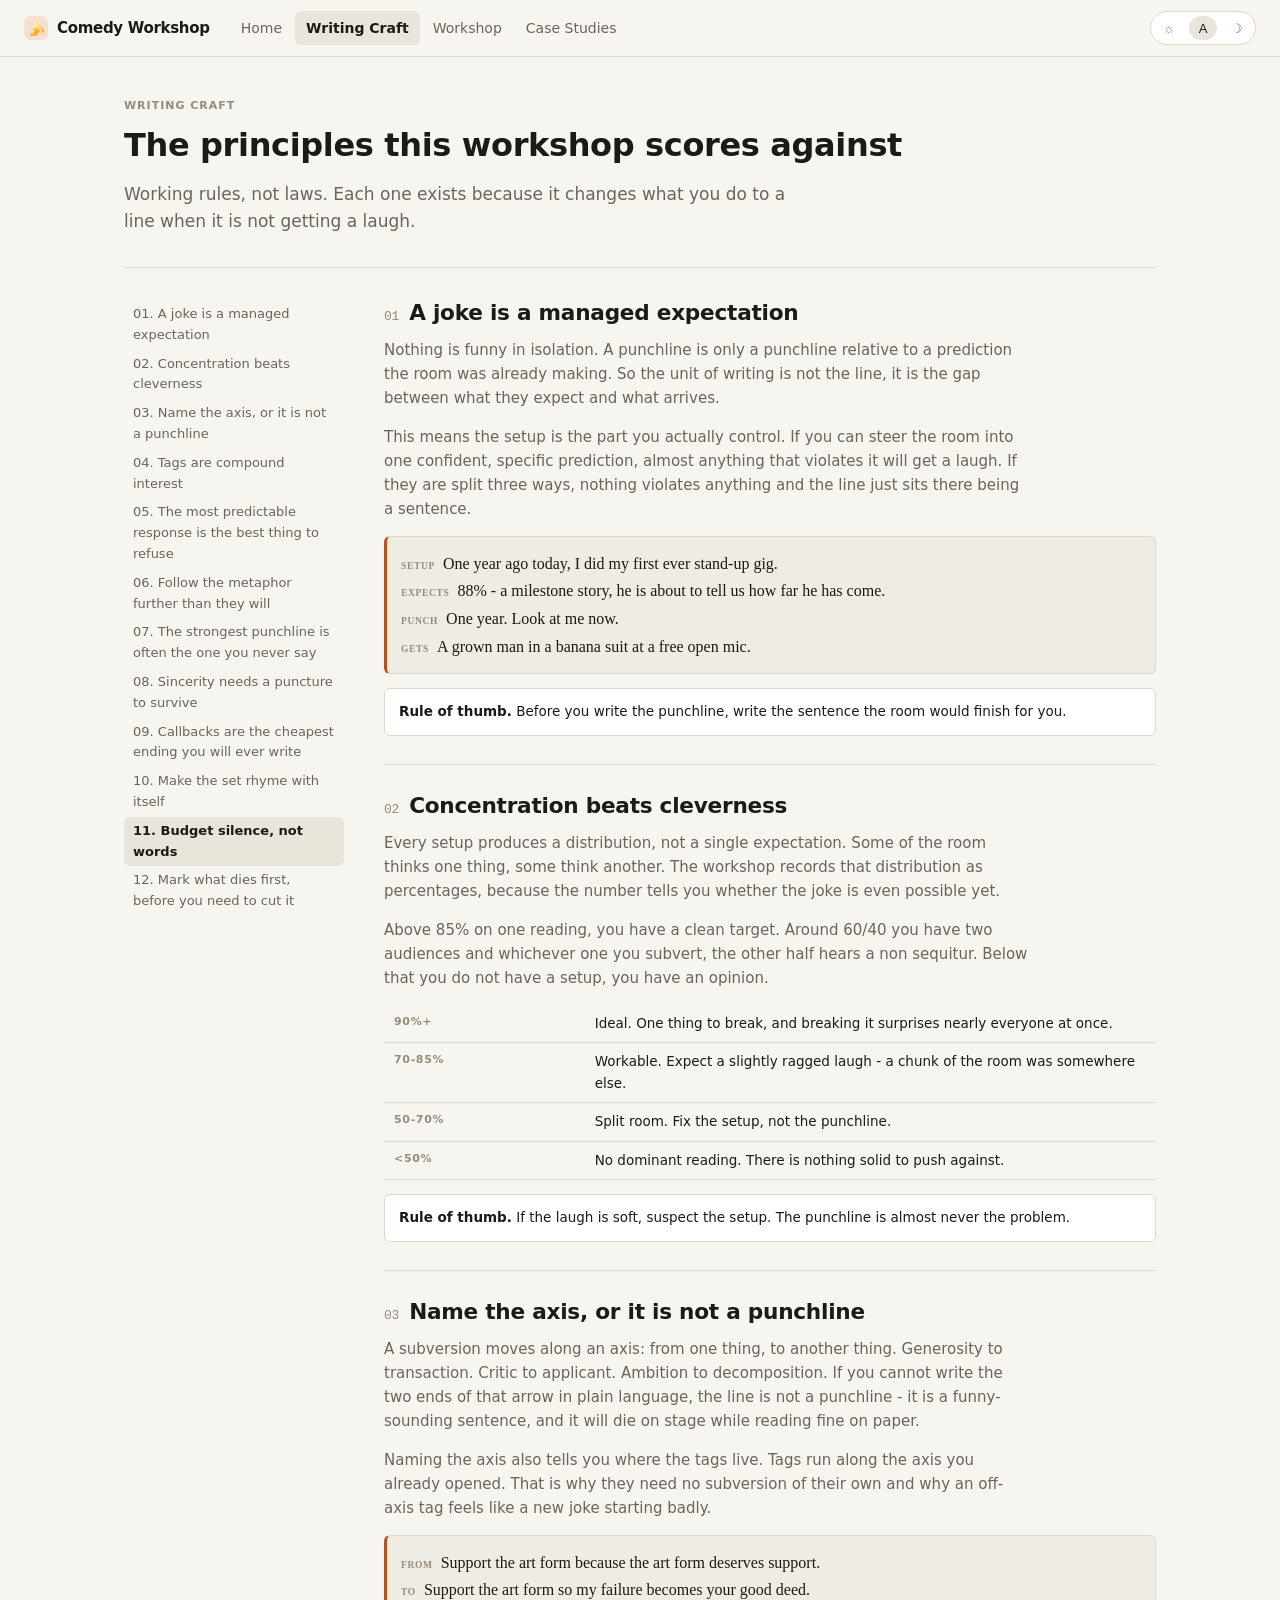
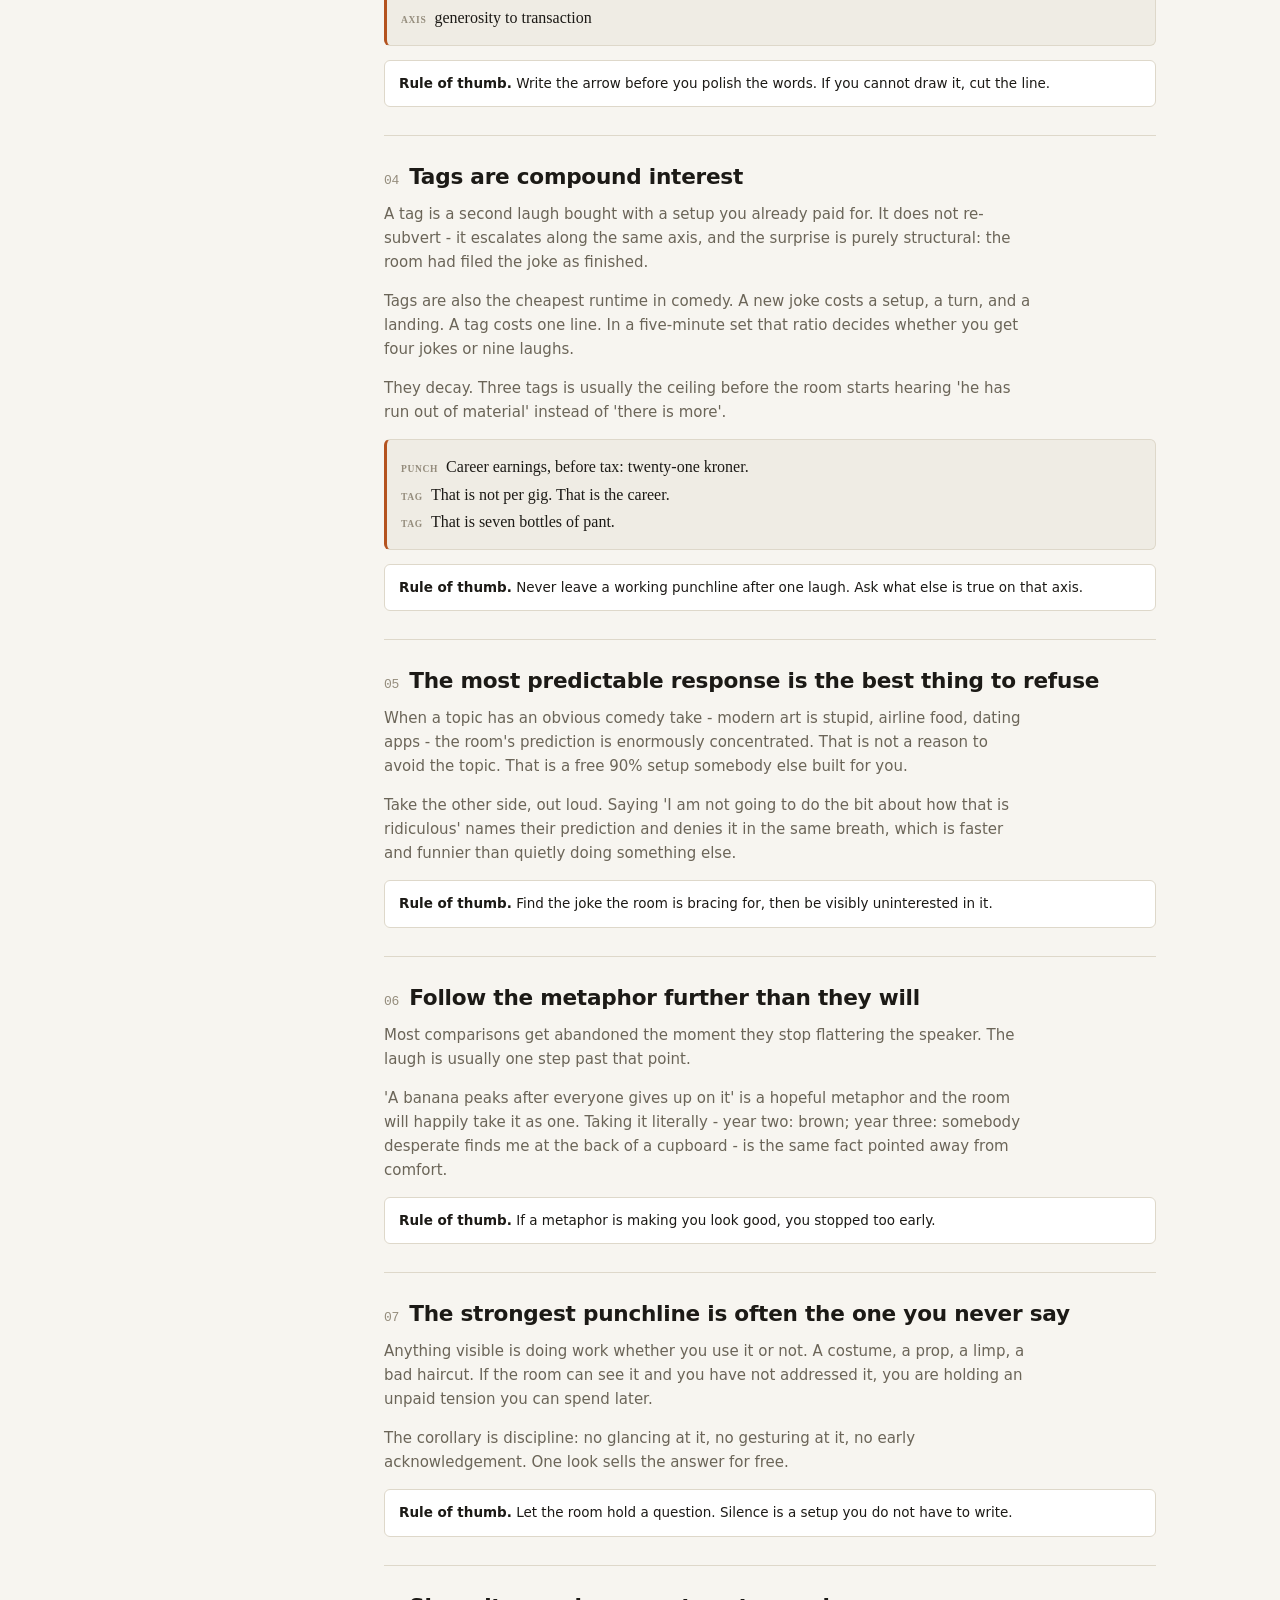
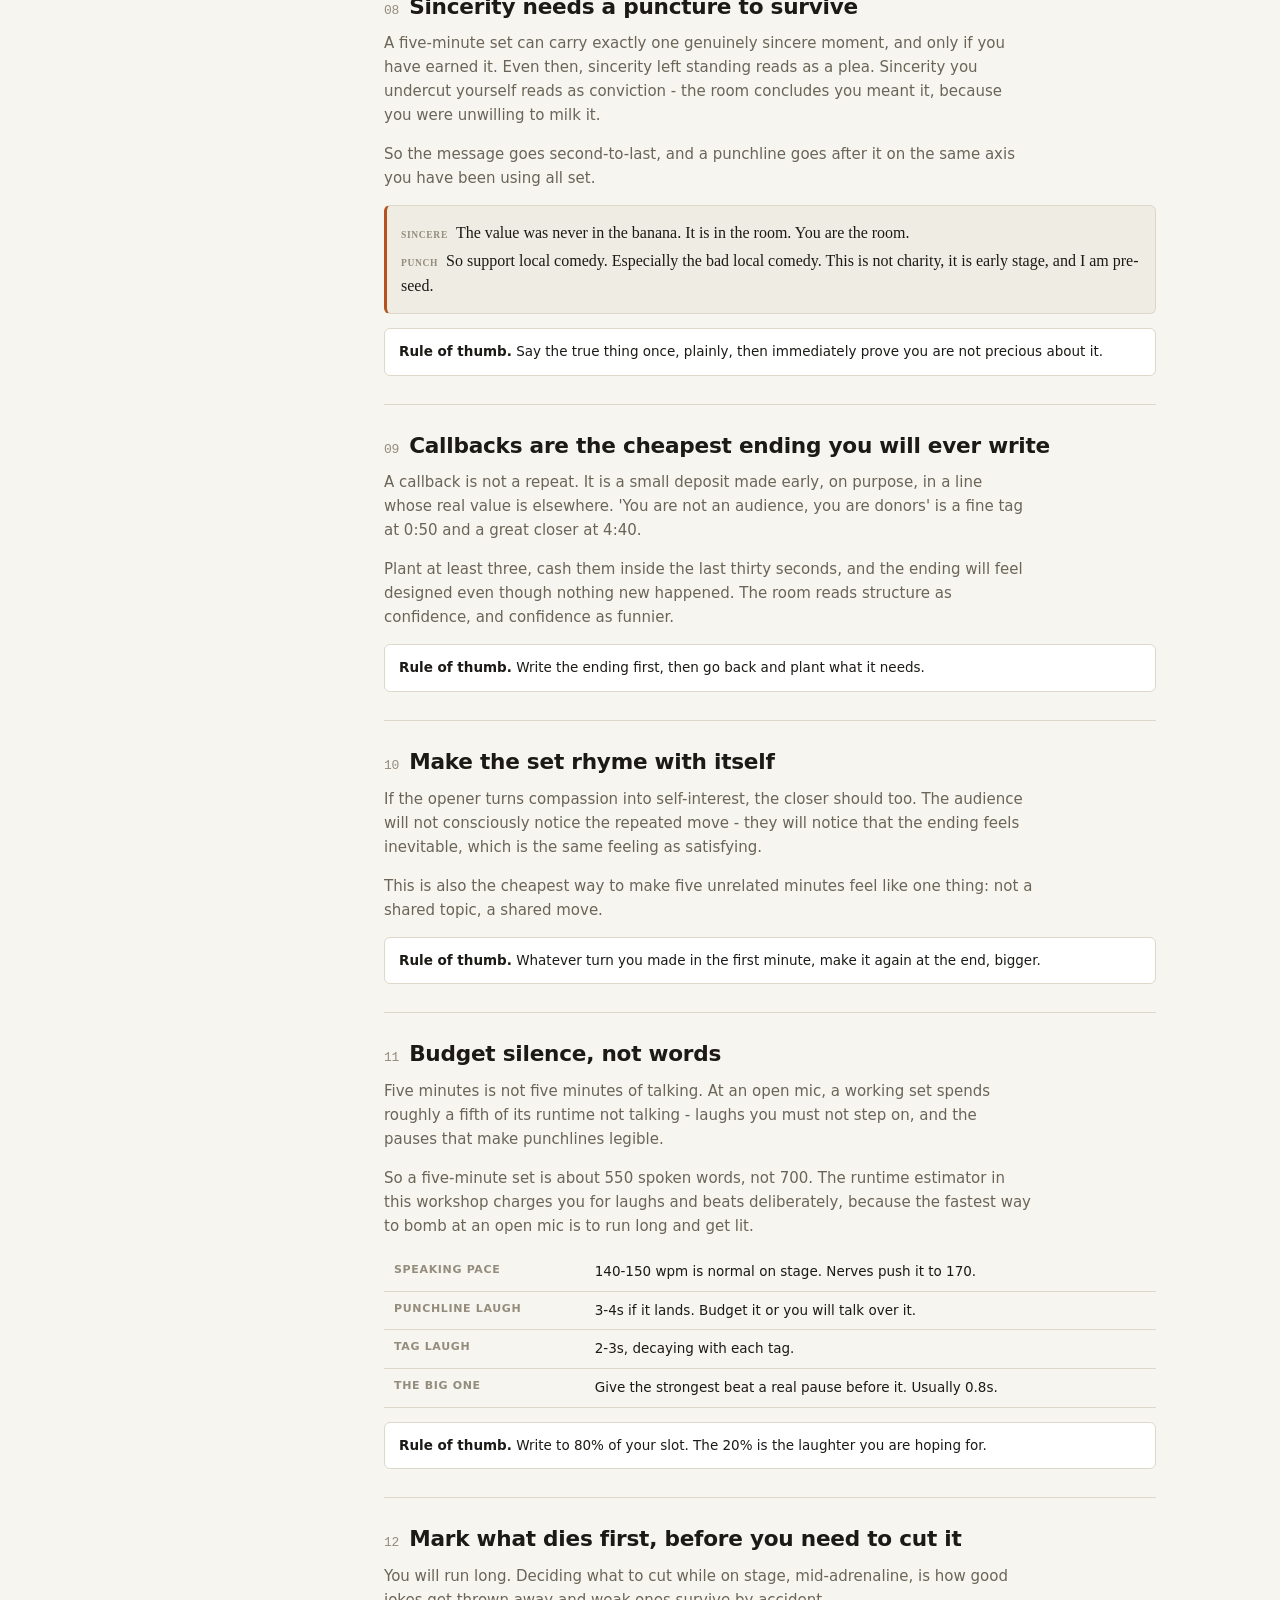
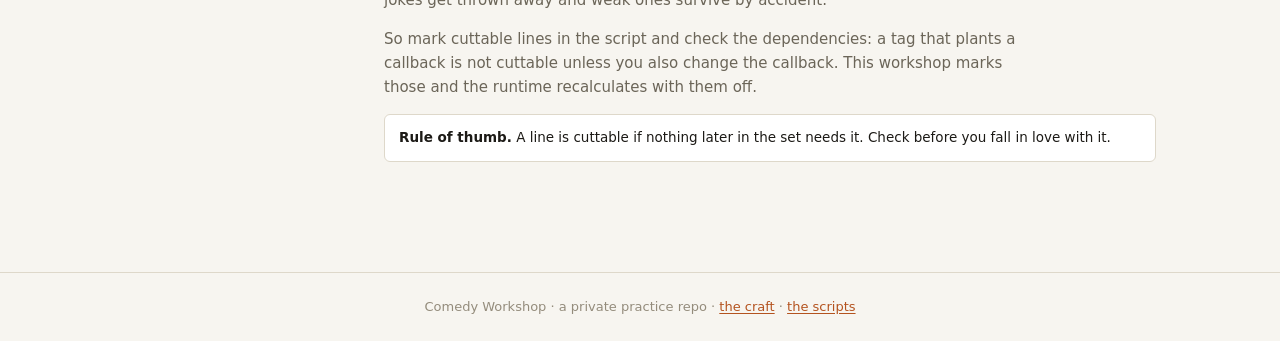
==== craft/index.html @ 9e2b8131 "Comedy Workshop: annotated script site + Kulturnatten 2026 set Static site (no build) for taking jok" ====
<!doctype html>
<html lang="en">
<head>
<meta charset="utf-8">
<meta name="viewport" content="width=device-width, initial-scale=1">
<meta name="robots" content="noindex, nofollow">
<title>Writing Craft - Comedy Workshop</title>
<link rel="stylesheet" href="../assets/css/main.css">
<link rel="icon" href="data:image/svg+xml,<svg xmlns='http://www.w3.org/2000/svg' viewBox='0 0 32 32'><text y='26' font-size='26'>&#127820;</text></svg>">
<script src="../assets/js/core.js"></script>
<script src="../assets/js/model.js"></script>
<script src="../assets/js/craft-data.js"></script>
</head>
<body>
<header data-chrome data-page="craft" data-base="../"></header>

<main class="wrap">
  <div class="eyebrow">Writing Craft</div>
  <h1>The principles this workshop scores against</h1>
  <p class="lede">Working rules, not laws. Each one exists because it changes what you do to a line
  when it is not getting a laugh.</p>
  <hr class="rule">

  <div class="craft">
    <nav class="toc" id="toc" aria-label="Principles"></nav>
    <div id="principles"></div>
  </div>
</main>

<footer data-footer></footer>

<script>
(function () {
  var esc = CW.esc;
  var toc = '', body = '';

  CW.CRAFT.forEach(function (p, i) {
    var n = String(i + 1).padStart(2, '0');
    toc += '<a href="#' + p.id + '" data-t="' + p.id + '">' + n + '. ' + esc(p.title) + '</a>';

    body += '<article class="principle" id="' + p.id + '">' +
      '<h2><span class="principle__n">' + n + '</span><span>' + esc(p.title) + '</span></h2>' +
      p.body.map(function (t) { return '<p class="muted">' + esc(t) + '</p>'; }).join('');

    if (p.example) {
      body += '<div class="example">' + p.example.lines.map(function (l) {
        return '<div class="ex-line"><span class="ex-tag">' + esc(l.tag) + '</span>' + esc(l.text) + '</div>';
      }).join('') + '</div>';
    }
    if (p.table) {
      body += '<table class="tbl"><tbody>' + p.table.map(function (r) {
        return '<tr><th style="width:26%;white-space:nowrap">' + esc(r[0]) + '</th><td>' + esc(r[1]) + '</td></tr>';
      }).join('') + '</tbody></table>';
    }
    if (p.rule) {
      body += '<div class="callout"><b>Rule of thumb.</b> ' + esc(p.rule) + '</div>';
    }
    body += '</article>';
  });

  document.getElementById('toc').innerHTML = toc;
  document.getElementById('principles').innerHTML = body;

  // active section in the table of contents
  var links = {};
  Array.prototype.forEach.call(document.querySelectorAll('#toc a'), function (a) { links[a.dataset.t] = a; });
  if ('IntersectionObserver' in window) {
    var io = new IntersectionObserver(function (entries) {
      entries.forEach(function (e) {
        if (e.isIntersecting) {
          Object.keys(links).forEach(function (k) { links[k].classList.remove('is-active'); });
          if (links[e.target.id]) links[e.target.id].classList.add('is-active');
        }
      });
    }, { rootMargin: '-80px 0px -70% 0px' });
    Array.prototype.forEach.call(document.querySelectorAll('.principle'), function (n) { io.observe(n); });
  }
})();
</script>
</body>
</html>
---- assets/css/main.css ----
/* ==========================================================================
   Comedy Workshop - shared stylesheet
   Tokens live on :root (light). [data-theme="dark"] overrides them.
   ========================================================================== */

:root {
  --bg:            #f7f5f0;
  --bg-panel:      #ffffff;
  --bg-sunk:       #efece4;
  --bg-hover:      #e9e5db;
  --border:        #ded8ca;
  --border-strong: #c6bda9;
  --text:          #1c1a16;
  --text-dim:      #6b6558;
  --text-faint:    #948c7c;
  --accent:        #b4531f;
  --accent-soft:   #f3e0d3;

  --setup:         #2f6f8f;  --setup-bg:    #ddeef6;  --setup-edge:   #8dc0d8;
  --punch:         #b4531f;  --punch-bg:    #fae2d2;  --punch-edge:   #e6a072;
  --tag:           #7a5aa8;  --tag-bg:      #ece2f7;  --tag-edge:     #bfa4e0;
  --oneliner:      #1f7a5a;  --oneliner-bg: #d8f0e6;  --oneliner-edge:#7cc9a9;
  --actout:        #a8265f;  --actout-bg:   #fadce8;  --actout-edge:  #e78bb1;
  --callback:      #8a6d1f;  --callback-bg: #f7ecc9;  --callback-edge:#d6bb69;
  --sincere:       #4a5568;  --sincere-bg:  #e6e8ec;  --sincere-edge: #a8b0bd;
  --transition:    #6b6558;  --transition-bg:#eeebe3; --transition-edge:#cdc6b6;

  --ok:      #1f7a5a;
  --warn:    #a8791f;
  --danger:  #b4351f;

  --radius:   10px;
  --radius-s: 6px;
  --shadow:   0 1px 2px rgba(28,26,22,.06), 0 8px 24px rgba(28,26,22,.06);
  --shadow-lift: 0 2px 6px rgba(28,26,22,.10), 0 16px 40px rgba(28,26,22,.12);
  --mono: ui-monospace, "Cascadia Mono", Menlo, Consolas, monospace;
  --sans: system-ui, -apple-system, "Segoe UI", Inter, Roboto, sans-serif;
  --serif: "Iowan Old Style", "Palatino Linotype", Palatino, Georgia, serif;
}

[data-theme="dark"] {
  --bg:            #14151a;
  --bg-panel:      #1c1e25;
  --bg-sunk:       #101116;
  --bg-hover:      #262931;
  --border:        #2e323c;
  --border-strong: #454b58;
  --text:          #e8e6e1;
  --text-dim:      #9aa0ad;
  --text-faint:    #6d7482;
  --accent:        #f0904e;
  --accent-soft:   #3a2519;

  --setup:         #6fb8d8;  --setup-bg:    #16303c;  --setup-edge:   #2f6f8f;
  --punch:         #f0904e;  --punch-bg:    #3a2113;  --punch-edge:   #a8571f;
  --tag:           #bda1e8;  --tag-bg:      #2a2138;  --tag-edge:     #6d55a0;
  --oneliner:      #66c9a3;  --oneliner-bg: #12312a;  --oneliner-edge:#2a8a68;
  --actout:        #f085ae;  --actout-bg:   #3a1526;  --actout-edge:  #a03060;
  --callback:      #dcc06a;  --callback-bg: #322a12;  --callback-edge:#8f7622;
  --sincere:       #9fb0c6;  --sincere-bg:  #1e242c;  --sincere-edge: #4a5568;
  --transition:    #9aa0ad;  --transition-bg:#20232a; --transition-edge:#3c414c;

  --ok:      #66c9a3;
  --warn:    #dcc06a;
  --danger:  #f07a62;

  --shadow:   0 1px 2px rgba(0,0,0,.4), 0 8px 24px rgba(0,0,0,.35);
  --shadow-lift: 0 2px 6px rgba(0,0,0,.5), 0 16px 40px rgba(0,0,0,.5);
}

* { box-sizing: border-box; }
html { scroll-behavior: smooth; }

body {
  margin: 0;
  background: var(--bg);
  color: var(--text);
  font-family: var(--sans);
  font-size: 15px;
  line-height: 1.6;
  -webkit-font-smoothing: antialiased;
  transition: background .18s ease, color .18s ease;
}

a { color: var(--accent); text-underline-offset: 2px; }

h1,h2,h3,h4 { line-height: 1.25; margin: 0 0 .5em; font-weight: 650; letter-spacing: -.011em; }
h1 { font-size: 2rem; }
h2 { font-size: 1.35rem; }
h3 { font-size: 1.05rem; }
p { margin: 0 0 1em; }
code, kbd { font-family: var(--mono); font-size: .88em; }
kbd {
  background: var(--bg-sunk); border: 1px solid var(--border);
  border-bottom-width: 2px; border-radius: 4px; padding: 1px 5px;
}

/* ---------- Layout ---------- */
.site-header {
  position: sticky; top: 0; z-index: 40;
  background: color-mix(in srgb, var(--bg) 88%, transparent);
  backdrop-filter: blur(12px);
  border-bottom: 1px solid var(--border);
}
.site-header__inner {
  max-width: 1400px; margin: 0 auto; padding: 0 24px;
  height: 56px; display: flex; align-items: center; gap: 8px;
}
.brand {
  display: flex; align-items: center; gap: 9px;
  font-weight: 680; letter-spacing: -.02em; font-size: 15px;
  color: var(--text); text-decoration: none; margin-right: 12px;
}
.brand__mark {
  width: 24px; height: 24px; display: grid; place-items: center;
  font-size: 15px; line-height: 1;
  background: var(--accent-soft); border-radius: 7px;
}
.nav { display: flex; gap: 2px; flex: 1; }
.nav a {
  padding: 6px 11px; border-radius: var(--radius-s);
  color: var(--text-dim); text-decoration: none; font-size: 14px; font-weight: 500;
}
.nav a:hover { background: var(--bg-hover); color: var(--text); }
.nav a[aria-current="page"] { background: var(--bg-hover); color: var(--text); font-weight: 600; }

.theme-toggle {
  display: inline-flex; align-items: center; gap: 6px;
  background: var(--bg-panel); border: 1px solid var(--border);
  border-radius: 999px; padding: 4px;
}
.theme-toggle button {
  border: 0; background: transparent; cursor: pointer;
  color: var(--text-faint); border-radius: 999px;
  width: 28px; height: 24px; display: grid; place-items: center;
  font-size: 13px; line-height: 1; padding: 0;
}
.theme-toggle button[aria-pressed="true"] { background: var(--bg-hover); color: var(--text); }

.wrap { max-width: 1080px; margin: 0 auto; padding: 40px 24px 96px; }
.wrap--wide { max-width: 1400px; }

.site-footer {
  border-top: 1px solid var(--border); color: var(--text-faint);
  font-size: 13px; padding: 24px; text-align: center;
}

/* ---------- Generic bits ---------- */
.eyebrow {
  font-size: 11px; text-transform: uppercase; letter-spacing: .09em;
  font-weight: 700; color: var(--text-faint); margin-bottom: 10px;
}
.lede { font-size: 17px; color: var(--text-dim); max-width: 62ch; }
.panel {
  background: var(--bg-panel); border: 1px solid var(--border);
  border-radius: var(--radius); padding: 20px;
}
.grid { display: grid; gap: 16px; }
.grid--2 { grid-template-columns: repeat(auto-fit, minmax(300px,1fr)); }
.grid--3 { grid-template-columns: repeat(auto-fit, minmax(240px,1fr)); }

.card {
  display: block; background: var(--bg-panel); border: 1px solid var(--border);
  border-radius: var(--radius); padding: 20px; text-decoration: none; color: inherit;
  transition: border-color .15s, transform .15s, box-shadow .15s;
}
a.card:hover { border-color: var(--border-strong); transform: translateY(-2px); box-shadow: var(--shadow); }
.card h3 { margin-bottom: 4px; }
.card p { color: var(--text-dim); font-size: 14px; margin: 0; }

.pill {
  display: inline-flex; align-items: center; gap: 5px;
  font-size: 11px; font-weight: 650; letter-spacing: .03em;
  padding: 2px 8px; border-radius: 999px;
  background: var(--bg-sunk); color: var(--text-dim); border: 1px solid var(--border);
}
.pill--live { background: var(--accent-soft); color: var(--accent); border-color: transparent; }
.row { display: flex; align-items: center; gap: 10px; flex-wrap: wrap; }
.spacer { flex: 1; }
.muted { color: var(--text-dim); }
.faint { color: var(--text-faint); }
.small { font-size: 13px; }
hr.rule { border: 0; border-top: 1px solid var(--border); margin: 32px 0; }

.btn {
  display: inline-flex; align-items: center; gap: 6px;
  border: 1px solid var(--border); background: var(--bg-panel); color: var(--text);
  border-radius: var(--radius-s); padding: 6px 12px; font-size: 13px; font-weight: 550;
  cursor: pointer; font-family: inherit; text-decoration: none;
}
.btn:hover { background: var(--bg-hover); border-color: var(--border-strong); }
.btn[aria-pressed="true"], .btn--on { background: var(--accent); border-color: var(--accent); color: #fff; }
[data-theme="dark"] .btn[aria-pressed="true"], [data-theme="dark"] .btn--on { color: #14151a; }
.btn--ghost { border-color: transparent; background: transparent; color: var(--text-dim); }
.btn--ghost:hover { background: var(--bg-hover); color: var(--text); }

select.input, input.input {
  font-family: inherit; font-size: 13px; padding: 6px 10px;
  background: var(--bg-panel); color: var(--text);
  border: 1px solid var(--border); border-radius: var(--radius-s);
}

/* ---------- Script editor layout ---------- */
.editor {
  display: grid;
  grid-template-columns: 220px minmax(0,1fr) 340px;
  gap: 20px;
  align-items: start;
}
@media (max-width: 1180px) { .editor { grid-template-columns: minmax(0,1fr) 320px; } .editor__rail { display:none; } }
@media (max-width: 860px)  { .editor { grid-template-columns: minmax(0,1fr); } .editor__inspector { position: static !important; } }

.editor__rail, .editor__inspector { position: sticky; top: 76px; }
.editor__inspector { max-height: calc(100vh - 100px); overflow-y: auto; }

.toolbar {
  display: flex; gap: 8px; align-items: center; flex-wrap: wrap;
  padding: 10px 14px; margin-bottom: 18px;
  background: var(--bg-panel); border: 1px solid var(--border);
  border-radius: var(--radius); box-shadow: var(--shadow);
  position: sticky; top: 64px; z-index: 30;
}

/* -- the script page itself -- */
.page {
  background: var(--bg-panel); border: 1px solid var(--border);
  border-radius: var(--radius); box-shadow: var(--shadow);
  padding: 8px 0 32px;
}
.seg { border-top: 1px solid var(--border); }
.seg:first-child { border-top: 0; }
.seg__head {
  display: flex; align-items: baseline; gap: 10px; flex-wrap: wrap;
  padding: 18px 28px 8px; scroll-margin-top: 130px;
}
.seg__num {
  font-family: var(--mono); font-size: 11px; color: var(--text-faint);
  border: 1px solid var(--border); border-radius: 4px; padding: 1px 5px;
}
.seg__title { font-size: 14px; font-weight: 680; letter-spacing: -.01em; margin: 0; }
.seg__time { font-family: var(--mono); font-size: 12px; color: var(--text-faint); margin-left: auto; }
.seg__intent { padding: 0 28px 10px; font-size: 12.5px; color: var(--text-faint); font-style: italic; max-width: 70ch; }

.beat {
  display: grid; grid-template-columns: 46px 1fr; gap: 0 14px;
  padding: 3px 28px; cursor: pointer; position: relative;
  border-left: 3px solid transparent;
}
.beat:hover { background: var(--bg-hover); }
.beat.is-active { background: var(--bg-hover); border-left-color: var(--accent); }
.beat__gutter {
  font-family: var(--mono); font-size: 10px; color: var(--text-faint);
  text-align: right; padding-top: 7px; user-select: none;
  white-space: nowrap; letter-spacing: -.02em;
}
.beat__line { padding: 3px 0; }
.beat__text {
  font-family: var(--serif); font-size: 18px; line-height: 1.5;
  border-radius: 4px; padding: 2px 6px; margin-left: -6px;
  display: inline; box-decoration-break: clone; -webkit-box-decoration-break: clone;
}
.beat__meta {
  display: flex; gap: 6px; align-items: center; flex-wrap: wrap;
  margin-top: 3px; font-size: 11px; color: var(--text-faint);
}
.beat--optional .beat__text { opacity: .55; }
.beat--optional::after {
  content: "cuttable"; position: absolute; right: 12px; top: 8px;
  font-size: 9.5px; letter-spacing: .06em; text-transform: uppercase;
  color: var(--text-faint);
}
body.hide-optional .beat--optional { display: none; }

.beat--stage .beat__text {
  font-family: var(--sans); font-size: 13px; font-style: italic;
  color: var(--text-faint); background: transparent;
}

/* role colours */
.t-setup      .beat__text { background: var(--setup-bg);      box-shadow: inset 0 -2px 0 var(--setup-edge); }
.t-punch      .beat__text { background: var(--punch-bg);      box-shadow: inset 0 -2px 0 var(--punch-edge); font-weight: 600; }
.t-tag        .beat__text { background: var(--tag-bg);        box-shadow: inset 0 -2px 0 var(--tag-edge); }
.t-oneliner   .beat__text { background: var(--oneliner-bg);   box-shadow: inset 0 -2px 0 var(--oneliner-edge); }
.t-actout     .beat__text { background: var(--actout-bg);     box-shadow: inset 0 -2px 0 var(--actout-edge); }
.t-callback   .beat__text { background: var(--callback-bg);   box-shadow: inset 0 -2px 0 var(--callback-edge); }
.t-sincere    .beat__text { background: var(--sincere-bg);    box-shadow: inset 0 -2px 0 var(--sincere-edge); }
.t-transition .beat__text { background: transparent; color: var(--text-dim); }

body.plain-text .beat__text { background: transparent !important; box-shadow: none !important; font-weight: 400 !important; }
body.plain-text .beat__meta, body.plain-text .beat__gutter { visibility: hidden; }
body.plain-text .subv-dot { display: none; }

.role-chip {
  font-size: 9.5px; font-weight: 750; letter-spacing: .07em; text-transform: uppercase;
  padding: 1px 5px; border-radius: 3px;
}
.role-chip.t-setup      { background: var(--setup-bg);      color: var(--setup); }
.role-chip.t-punch      { background: var(--punch-bg);      color: var(--punch); }
.role-chip.t-tag        { background: var(--tag-bg);        color: var(--tag); }
.role-chip.t-oneliner   { background: var(--oneliner-bg);   color: var(--oneliner); }
.role-chip.t-actout     { background: var(--actout-bg);     color: var(--actout); }
.role-chip.t-callback   { background: var(--callback-bg);   color: var(--callback); }
.role-chip.t-sincere    { background: var(--sincere-bg);    color: var(--sincere); }
.role-chip.t-transition { background: var(--transition-bg); color: var(--transition); }

/* subversion marker */
.subv-dot {
  display: inline-grid; place-items: center;
  width: 15px; height: 15px; margin-left: 6px; vertical-align: 2px;
  border-radius: 50%; background: var(--punch); color: #fff;
  font-size: 9px; font-weight: 800; cursor: help;
}
[data-theme="dark"] .subv-dot { color: #14151a; }

/* ---------- Inspector ---------- */
.insp { background: var(--bg-panel); border: 1px solid var(--border); border-radius: var(--radius); box-shadow: var(--shadow); }
.insp__head { padding: 14px 16px 10px; border-bottom: 1px solid var(--border); }
.insp__body { padding: 14px 16px 18px; }
.insp__quote {
  font-family: var(--serif); font-size: 15px; line-height: 1.45;
  border-left: 3px solid var(--border-strong); padding-left: 11px; margin: 0 0 6px;
}
.insp h4 {
  font-size: 10.5px; text-transform: uppercase; letter-spacing: .08em;
  color: var(--text-faint); margin: 18px 0 7px; font-weight: 750;
}
.insp h4:first-child { margin-top: 0; }
.insp p { font-size: 13.5px; margin: 0 0 8px; }
.insp__empty { padding: 40px 20px; text-align: center; color: var(--text-faint); font-size: 13px; }

/* expectation bars */
.exp { margin-bottom: 9px; }
.exp__top { display: flex; gap: 8px; font-size: 12.5px; align-items: baseline; }
.exp__pct { font-family: var(--mono); font-weight: 700; font-size: 12px; min-width: 34px; }
.exp__bar { height: 5px; border-radius: 3px; background: var(--bg-sunk); margin-top: 4px; overflow: hidden; }
.exp__fill { height: 100%; border-radius: 3px; background: var(--setup-edge); }
.exp--primary .exp__pct { color: var(--setup); }
.exp--primary .exp__fill { background: var(--setup); }

.conc {
  display: flex; align-items: center; gap: 8px; font-size: 12px;
  padding: 8px 10px; border-radius: var(--radius-s); margin-bottom: 12px;
  background: var(--bg-sunk); border: 1px solid var(--border);
}
.conc__dot { width: 8px; height: 8px; border-radius: 50%; flex: none; }
.conc--strong .conc__dot { background: var(--ok); }
.conc--ok     .conc__dot { background: var(--warn); }
.conc--weak   .conc__dot { background: var(--danger); }

/* subversion diagram */
.subv {
  border: 1px solid var(--punch-edge); background: var(--punch-bg);
  border-radius: var(--radius-s); padding: 11px 12px; margin-bottom: 10px;
}
.subv__leg { font-size: 13px; }
.subv__label { font-size: 9.5px; text-transform: uppercase; letter-spacing: .07em; font-weight: 750; color: var(--punch); display: block; }
.subv__arrow { text-align: center; color: var(--punch); font-size: 15px; line-height: 1; margin: 6px 0; }
.subv__axis { margin-top: 9px; padding-top: 8px; border-top: 1px dashed var(--punch-edge); font-size: 12px; color: var(--text-dim); }

/* ---------- Rail ---------- */
.rail { background: var(--bg-panel); border: 1px solid var(--border); border-radius: var(--radius); padding: 12px; box-shadow: var(--shadow); }
.rail__total { font-family: var(--mono); font-size: 26px; font-weight: 700; letter-spacing: -.03em; }
.rail__target { font-size: 11.5px; color: var(--text-faint); margin-bottom: 12px; }
.rail__seg {
  display: flex; gap: 8px; align-items: baseline; font-size: 12.5px;
  padding: 5px 7px; border-radius: var(--radius-s); color: var(--text-dim);
  text-decoration: none; cursor: pointer;
}
.rail__seg:hover { background: var(--bg-hover); color: var(--text); }
.rail__seg time { margin-left: auto; font-family: var(--mono); font-size: 11px; color: var(--text-faint); }
.rail__bar { height: 6px; border-radius: 4px; background: var(--bg-sunk); display: flex; overflow: hidden; margin: 4px 0 12px; }
.rail__bar span { display: block; }

.gauge { font-size: 11.5px; margin-top: 4px; }
.gauge--over  { color: var(--danger); font-weight: 650; }
.gauge--under { color: var(--warn); }
.gauge--good  { color: var(--ok); font-weight: 650; }

/* ---------- Compare view ---------- */
.compare { display: grid; grid-template-columns: 1fr 1fr; gap: 16px; align-items: start; }
@media (max-width: 900px) { .compare { grid-template-columns: 1fr; } }
.compare .page { padding-top: 0; }
.compare__head {
  display: flex; align-items: center; gap: 8px; padding: 10px 14px;
  border-bottom: 1px solid var(--border);
  background: var(--bg-panel); border-radius: var(--radius) var(--radius) 0 0;
}
.d-add   { border-left: 3px solid var(--ok) !important;     background: color-mix(in srgb, var(--ok) 10%, transparent); }
.d-del   { border-left: 3px solid var(--danger) !important; background: color-mix(in srgb, var(--danger) 10%, transparent); }
.d-del .beat__text { text-decoration: line-through; opacity: .6; }
.d-mod   { border-left: 3px solid var(--warn) !important;   background: color-mix(in srgb, var(--warn) 12%, transparent); }
.d-ghost { opacity: .26; }
.diff-key { display: flex; gap: 12px; font-size: 11.5px; color: var(--text-faint); flex-wrap: wrap; }
.diff-key i { display: inline-block; width: 9px; height: 9px; border-radius: 2px; margin-right: 4px; }

/* ---------- Craft page ---------- */
.toc { position: sticky; top: 76px; font-size: 13px; }
.toc a { display: block; padding: 4px 9px; border-radius: var(--radius-s); color: var(--text-dim); text-decoration: none; }
.toc a:hover { background: var(--bg-hover); color: var(--text); }
.toc a.is-active { background: var(--bg-hover); color: var(--text); font-weight: 600; }
.craft { display: grid; grid-template-columns: 220px minmax(0,1fr); gap: 40px; align-items: start; }
@media (max-width: 900px) { .craft { grid-template-columns: 1fr; } .toc { position: static; } }

.principle { border-top: 1px solid var(--border); padding-top: 28px; margin-top: 28px; scroll-margin-top: 80px; }
.principle:first-child { border-top: 0; padding-top: 0; margin-top: 0; }
.principle h2 { display: flex; align-items: baseline; gap: 10px; }
.principle__n { font-family: var(--mono); font-size: 13px; color: var(--text-faint); font-weight: 500; }
.principle > p { max-width: 68ch; }

.example {
  background: var(--bg-sunk); border: 1px solid var(--border);
  border-left: 3px solid var(--accent); border-radius: var(--radius-s);
  padding: 12px 14px; margin: 14px 0; font-size: 14px;
}
.example .ex-line { font-family: var(--serif); font-size: 16px; margin: 2px 0; }
.example .ex-tag {
  font-size: 9.5px; text-transform: uppercase; letter-spacing: .07em;
  font-weight: 750; color: var(--text-faint); margin-right: 8px;
}
.callout {
  border: 1px solid var(--border); border-radius: var(--radius-s);
  padding: 12px 14px; margin: 14px 0; font-size: 13.5px;
  background: var(--bg-panel);
}
.callout--warn { border-color: var(--warn); background: color-mix(in srgb, var(--warn) 8%, var(--bg-panel)); }

table.tbl { width: 100%; border-collapse: collapse; font-size: 13.5px; margin: 14px 0; }
table.tbl th, table.tbl td { text-align: left; padding: 8px 10px; border-bottom: 1px solid var(--border); vertical-align: top; }
table.tbl th { font-size: 11px; text-transform: uppercase; letter-spacing: .06em; color: var(--text-faint); }

.legend { display: flex; gap: 14px; flex-wrap: wrap; font-size: 12px; color: var(--text-dim); }
.legend i { display: inline-block; width: 10px; height: 10px; border-radius: 3px; margin-right: 5px; vertical-align: -1px; }

.empty-state {
  border: 1px dashed var(--border-strong); border-radius: var(--radius);
  padding: 44px 28px; text-align: center; color: var(--text-dim);
}
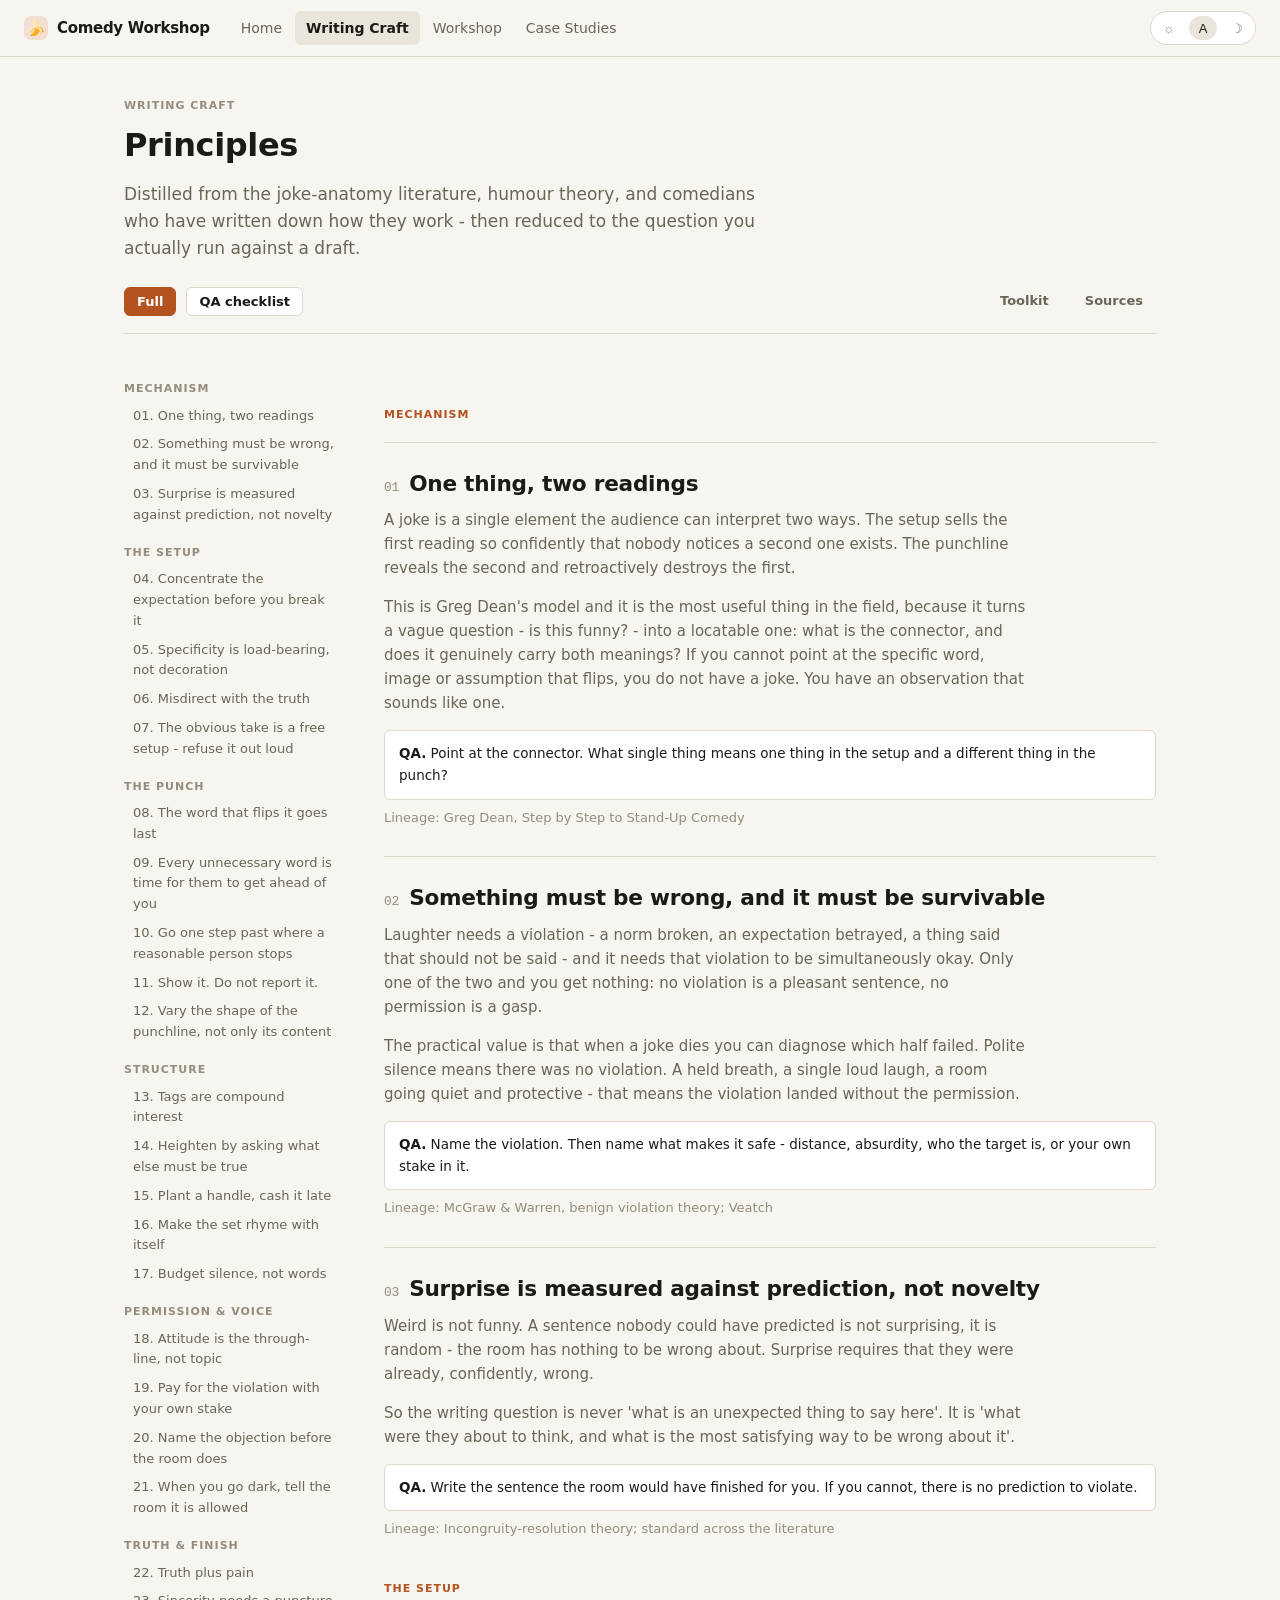
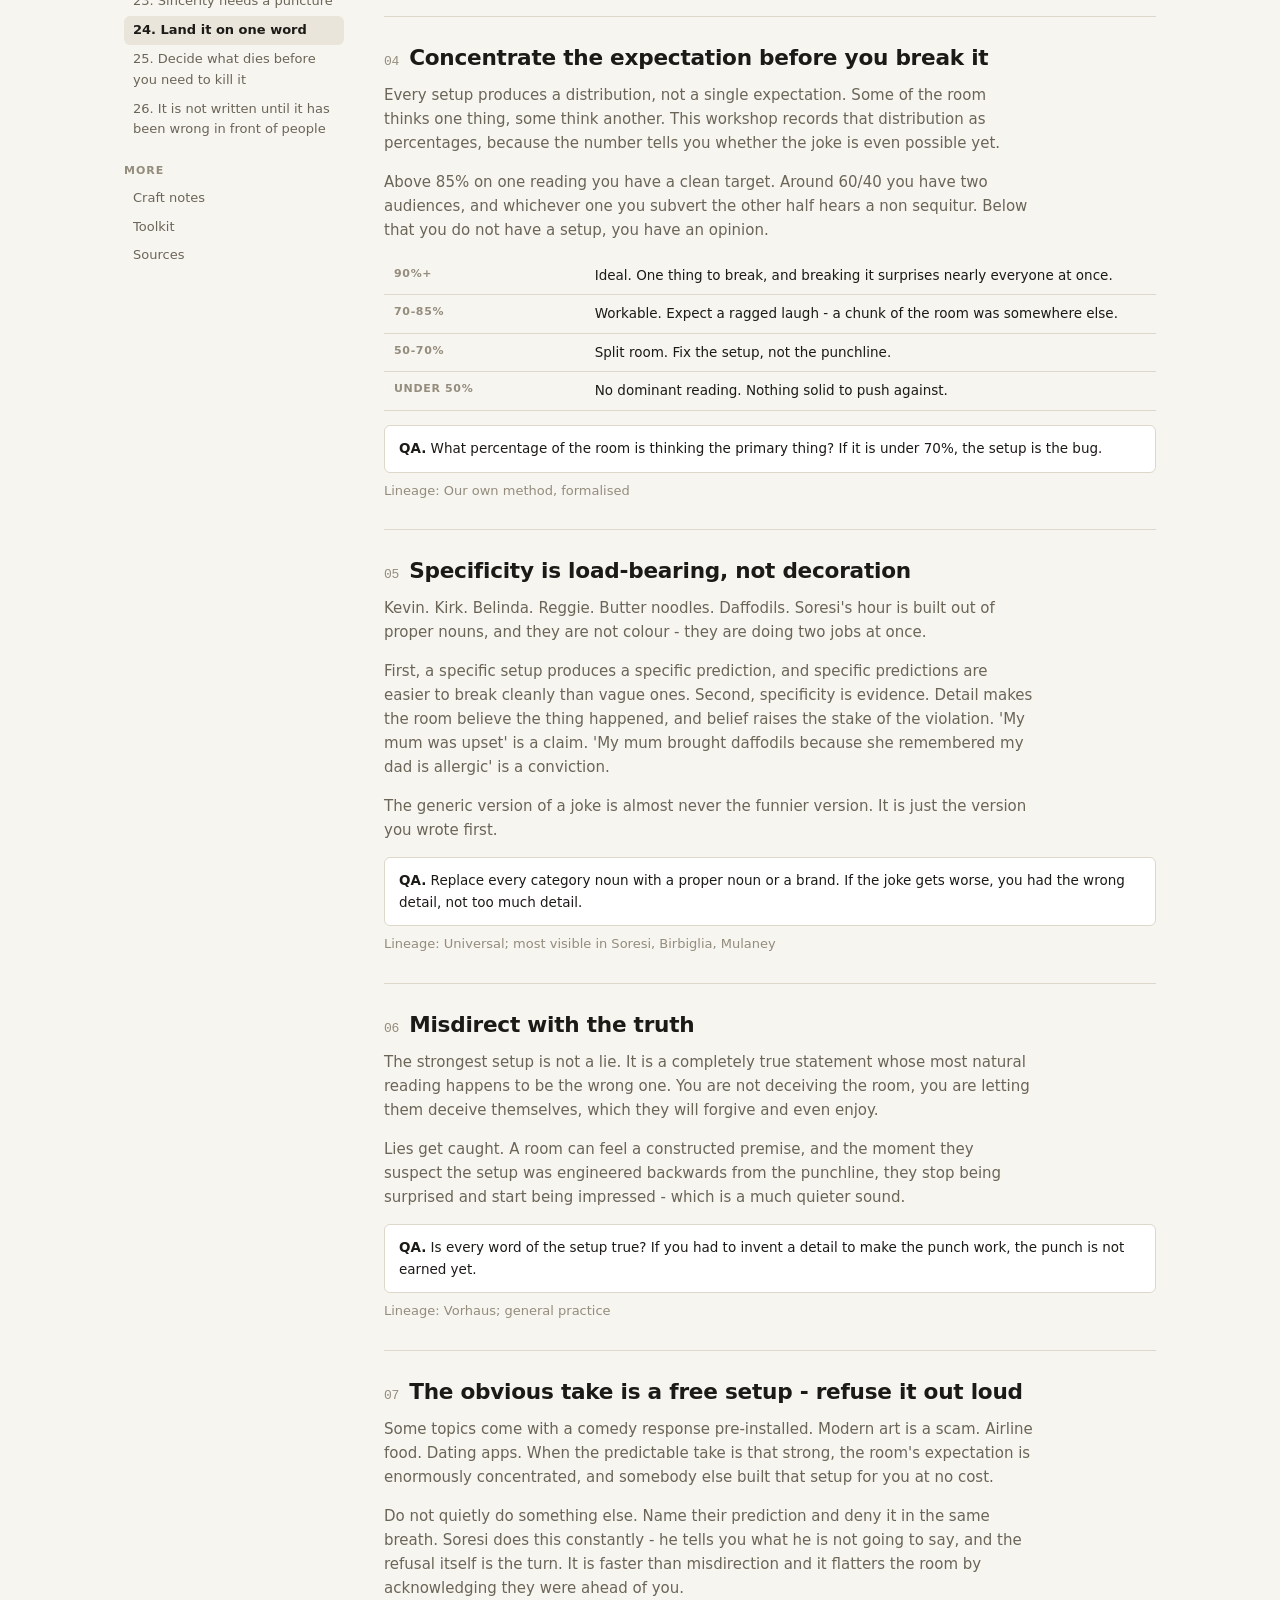
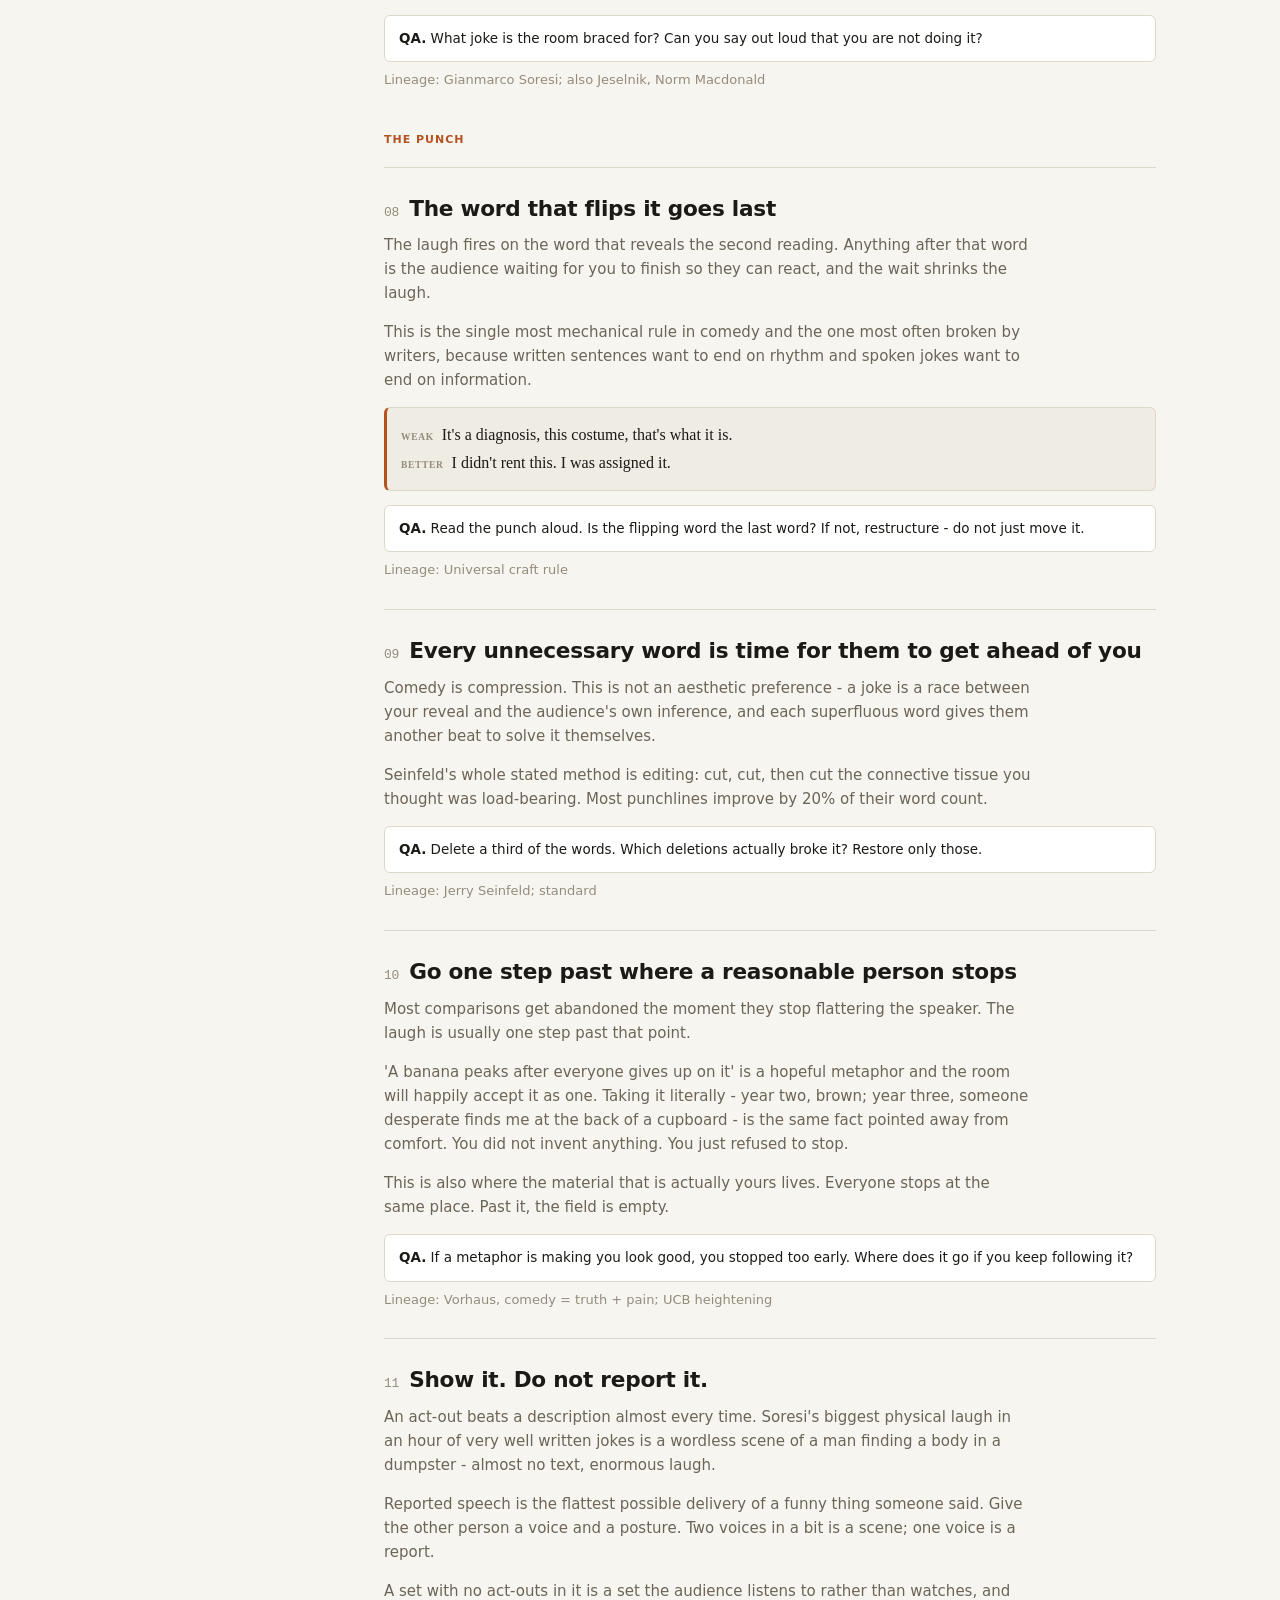
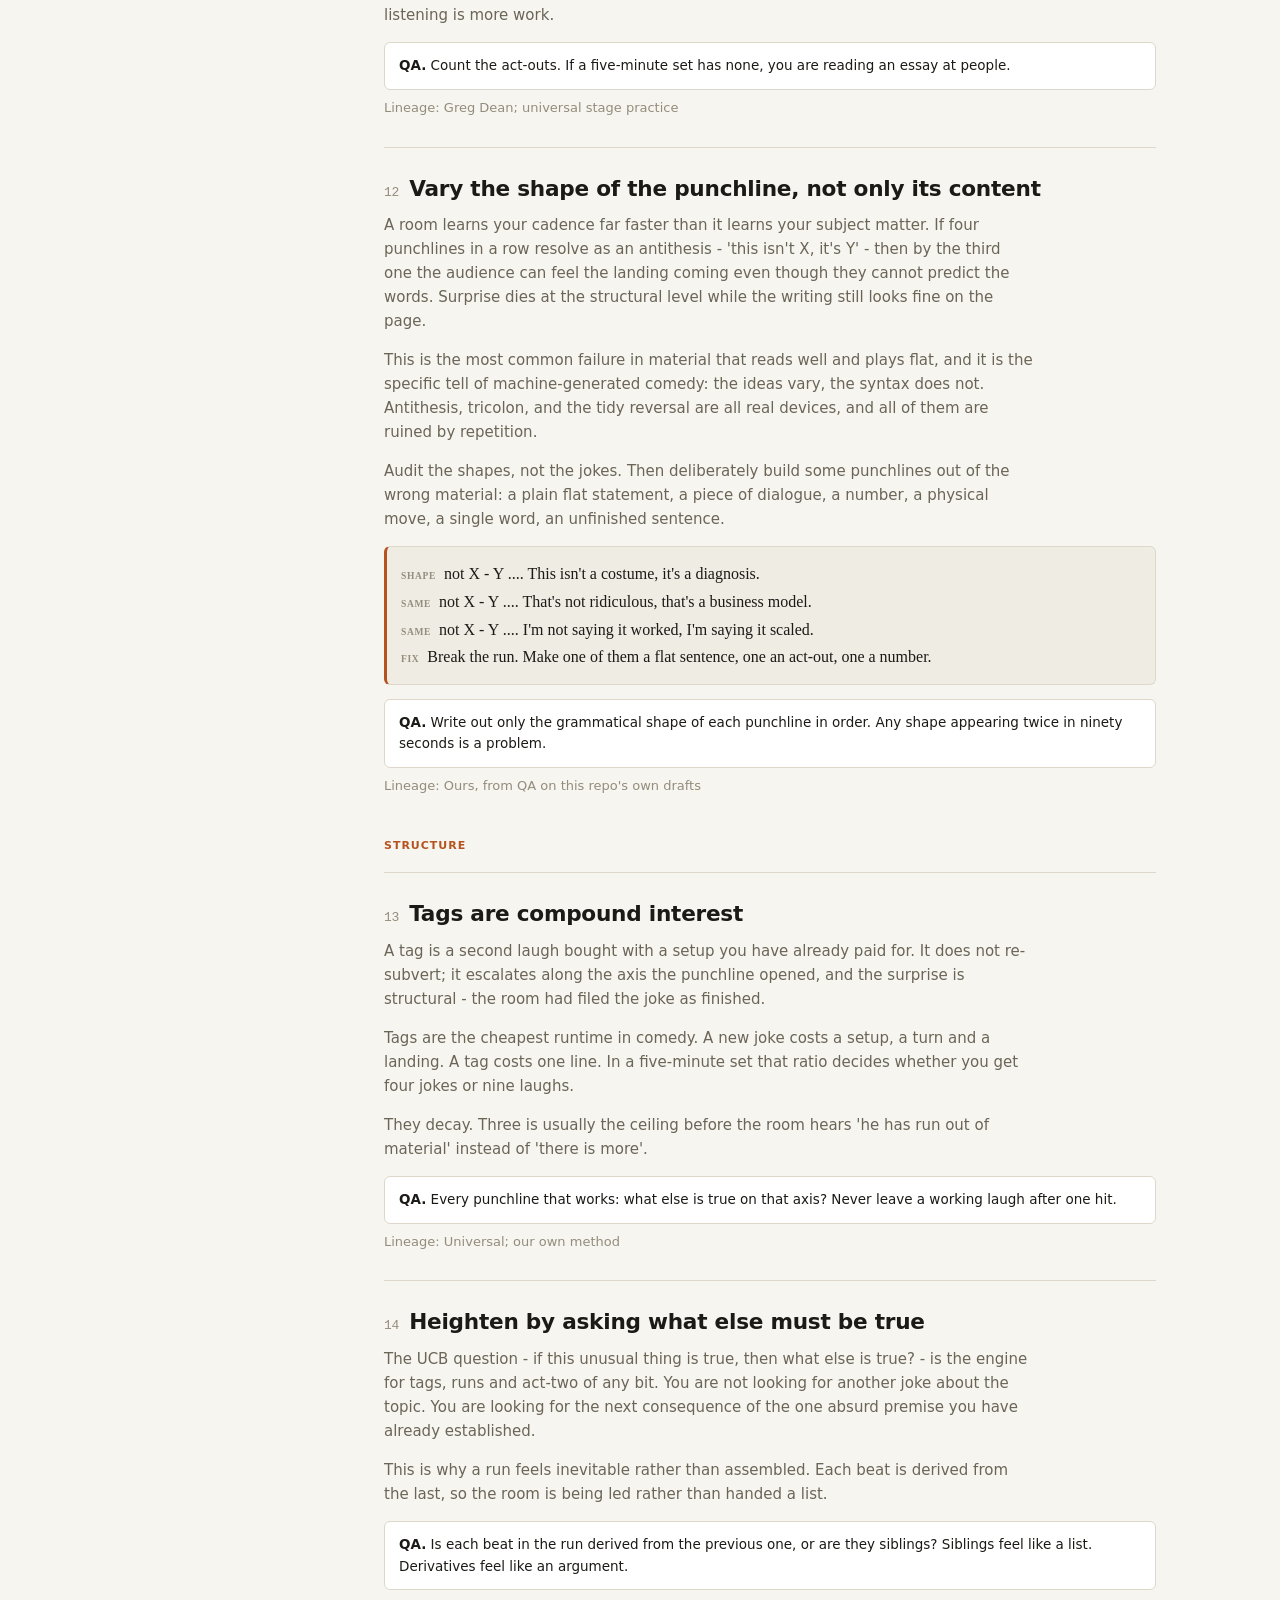
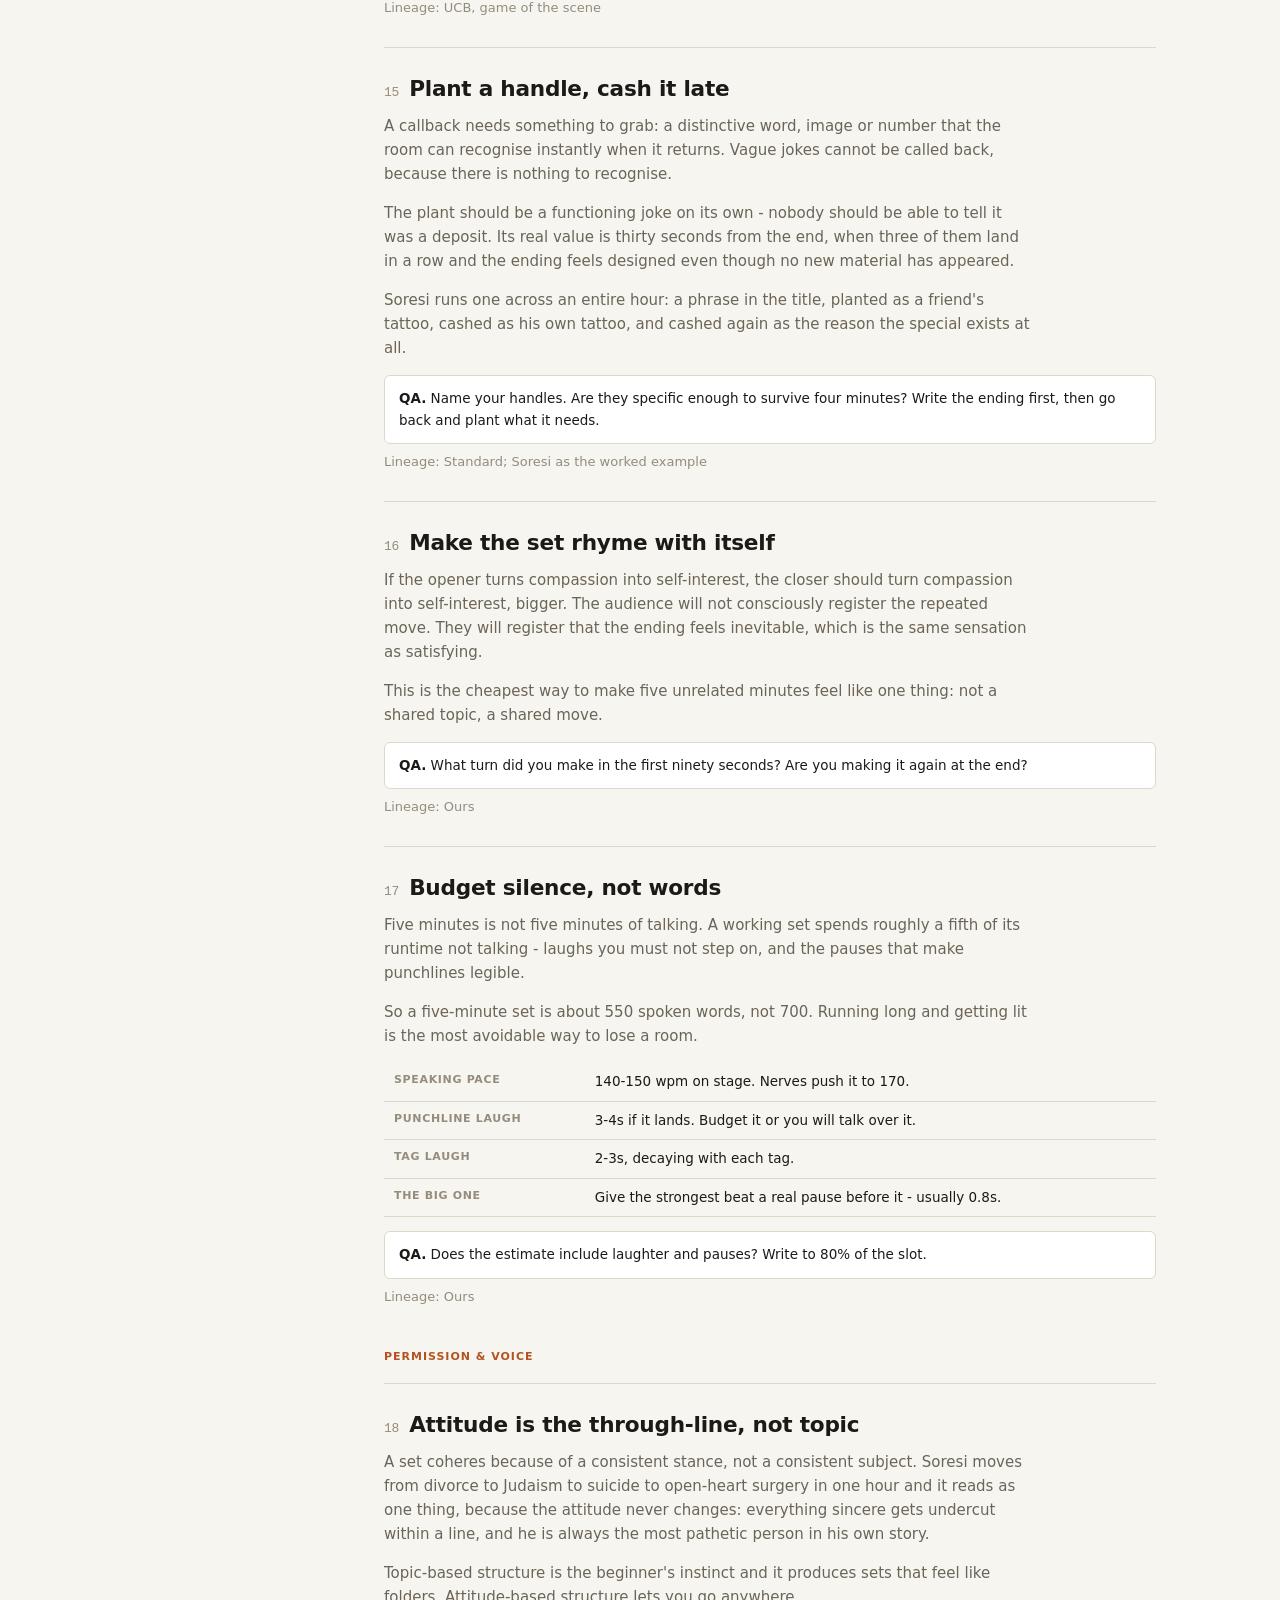
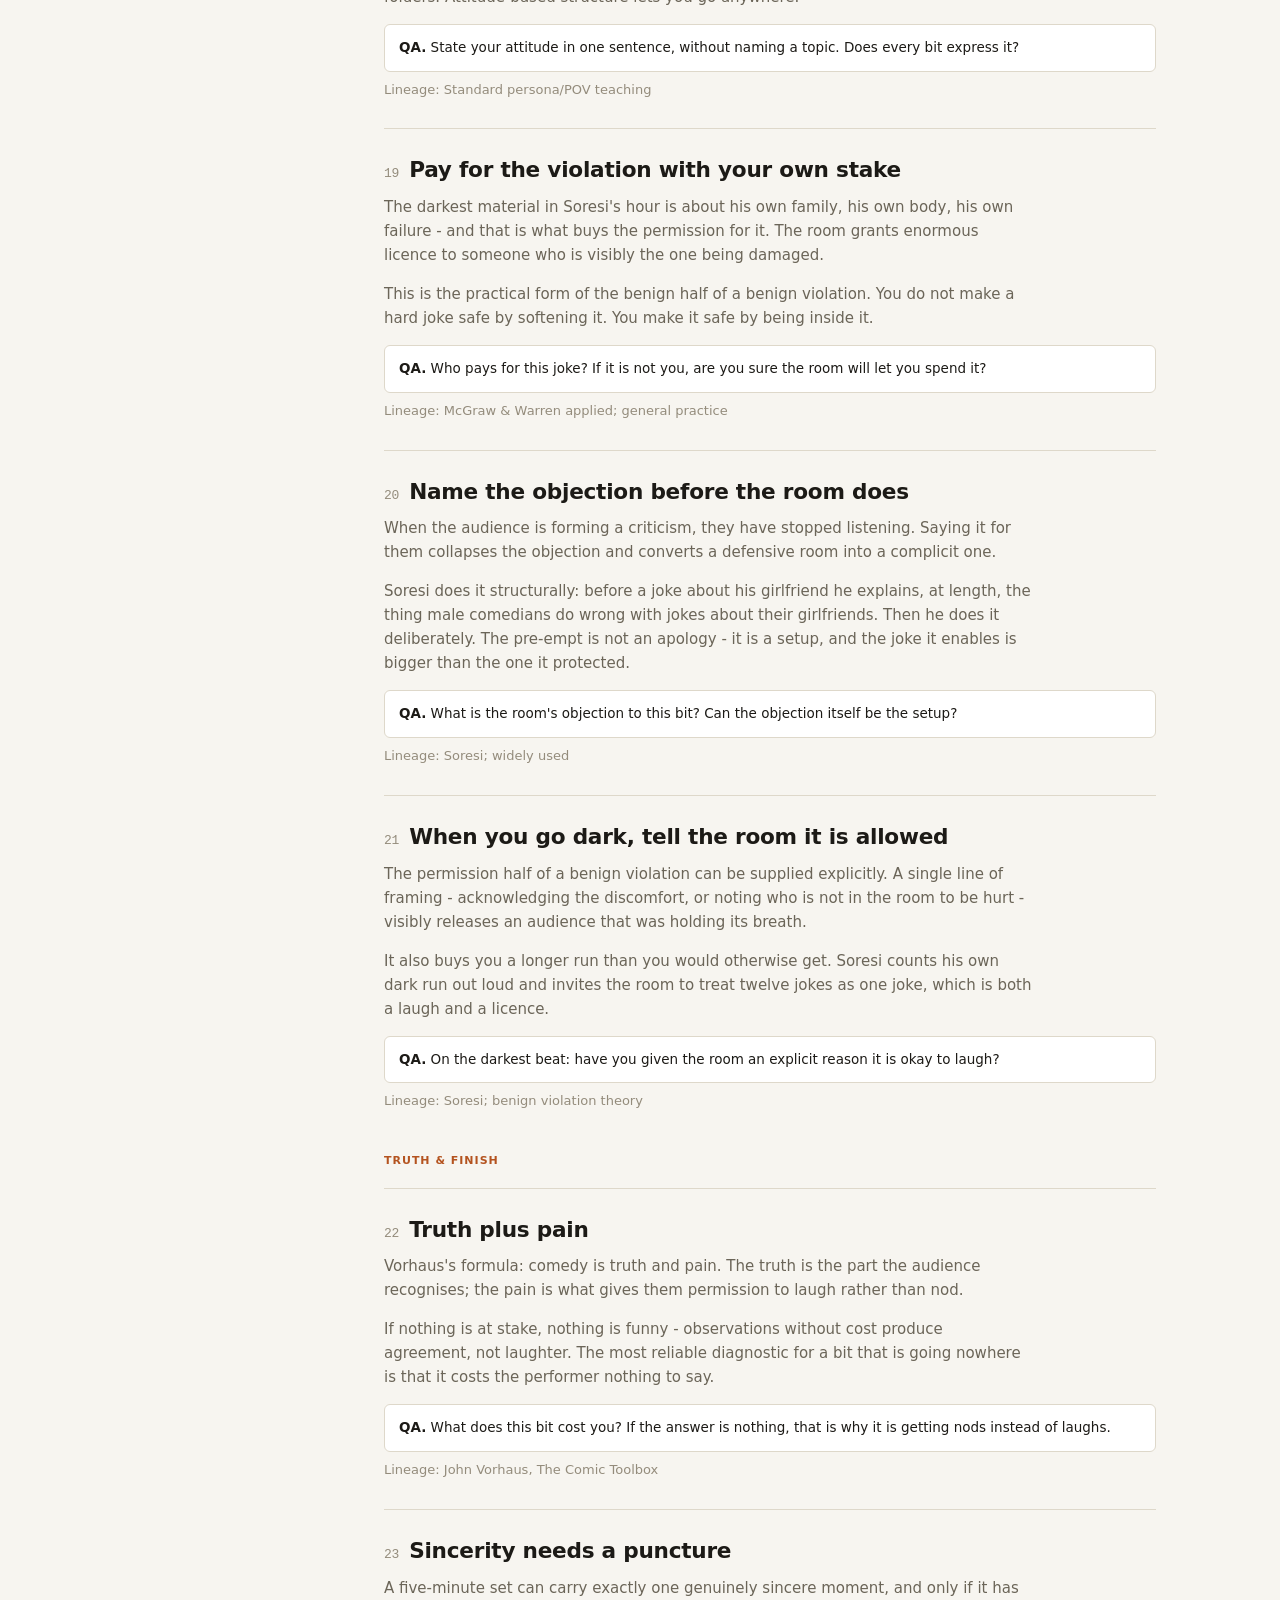
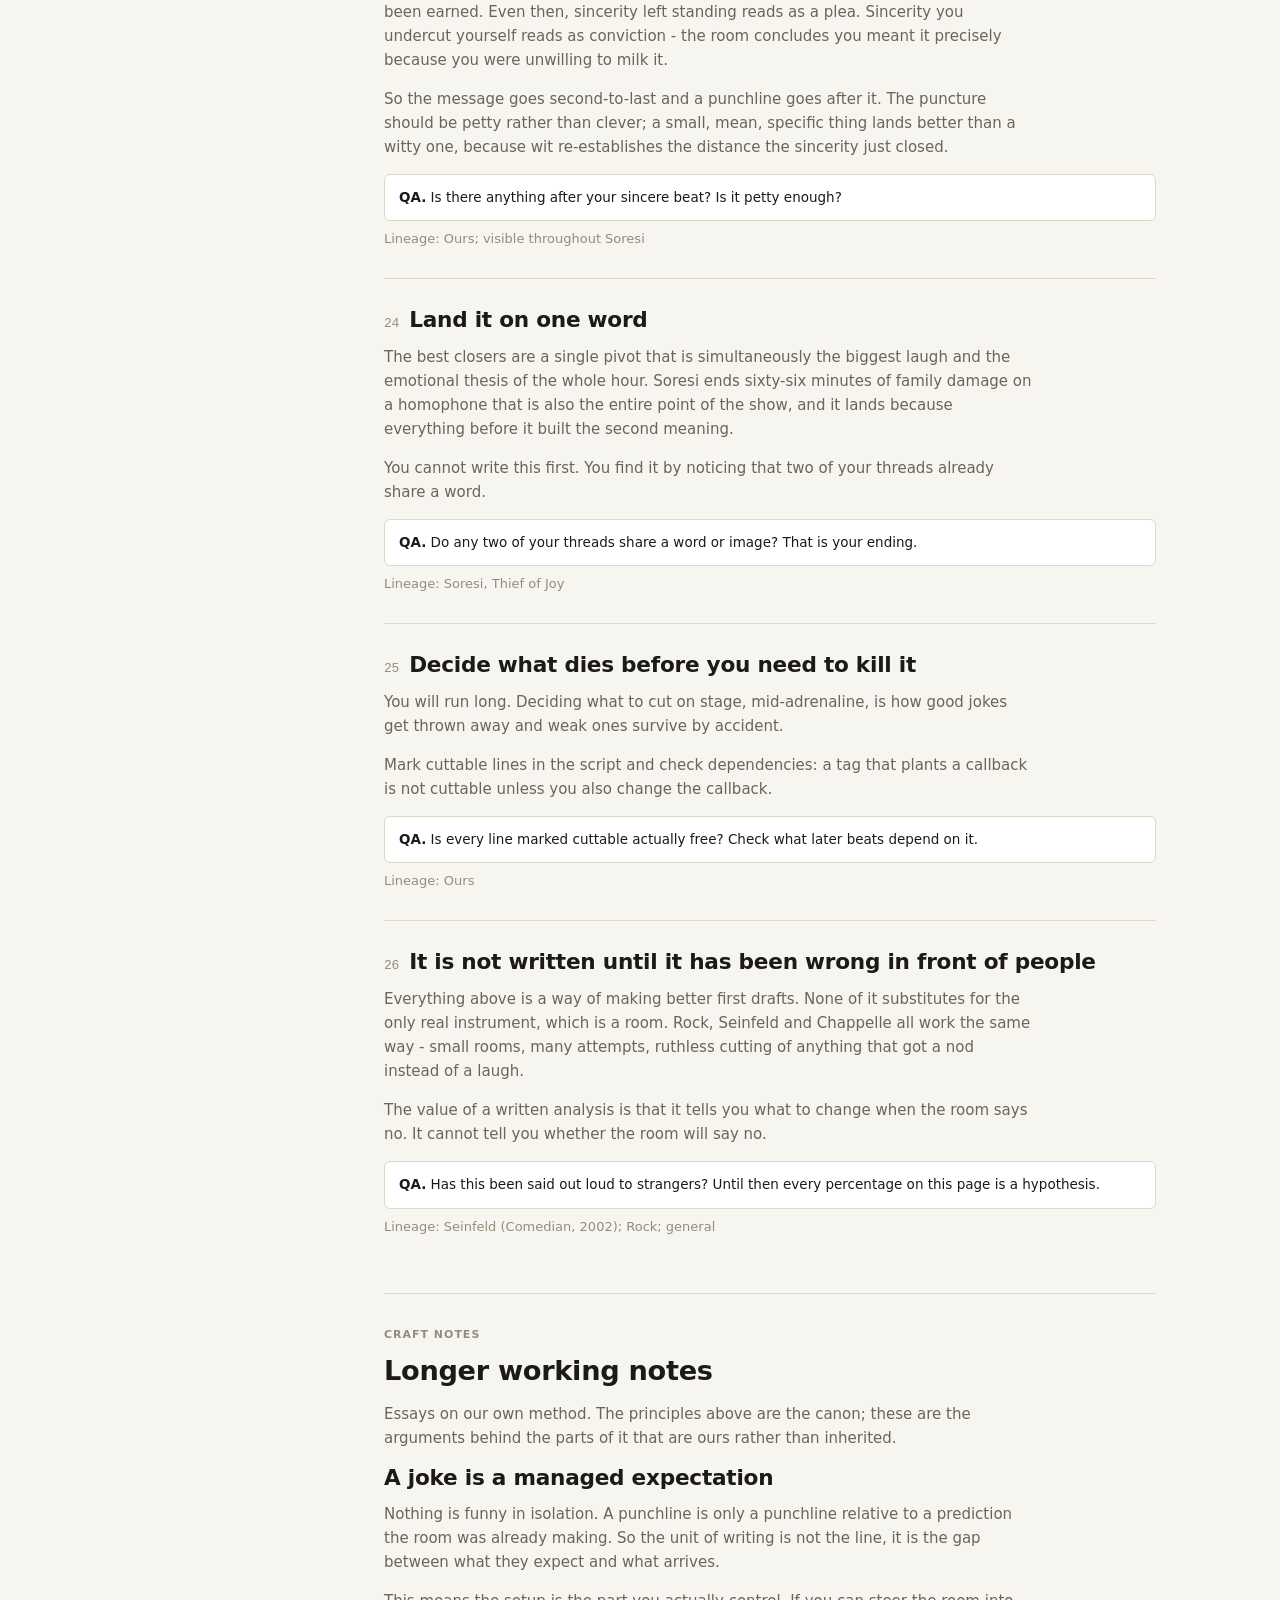
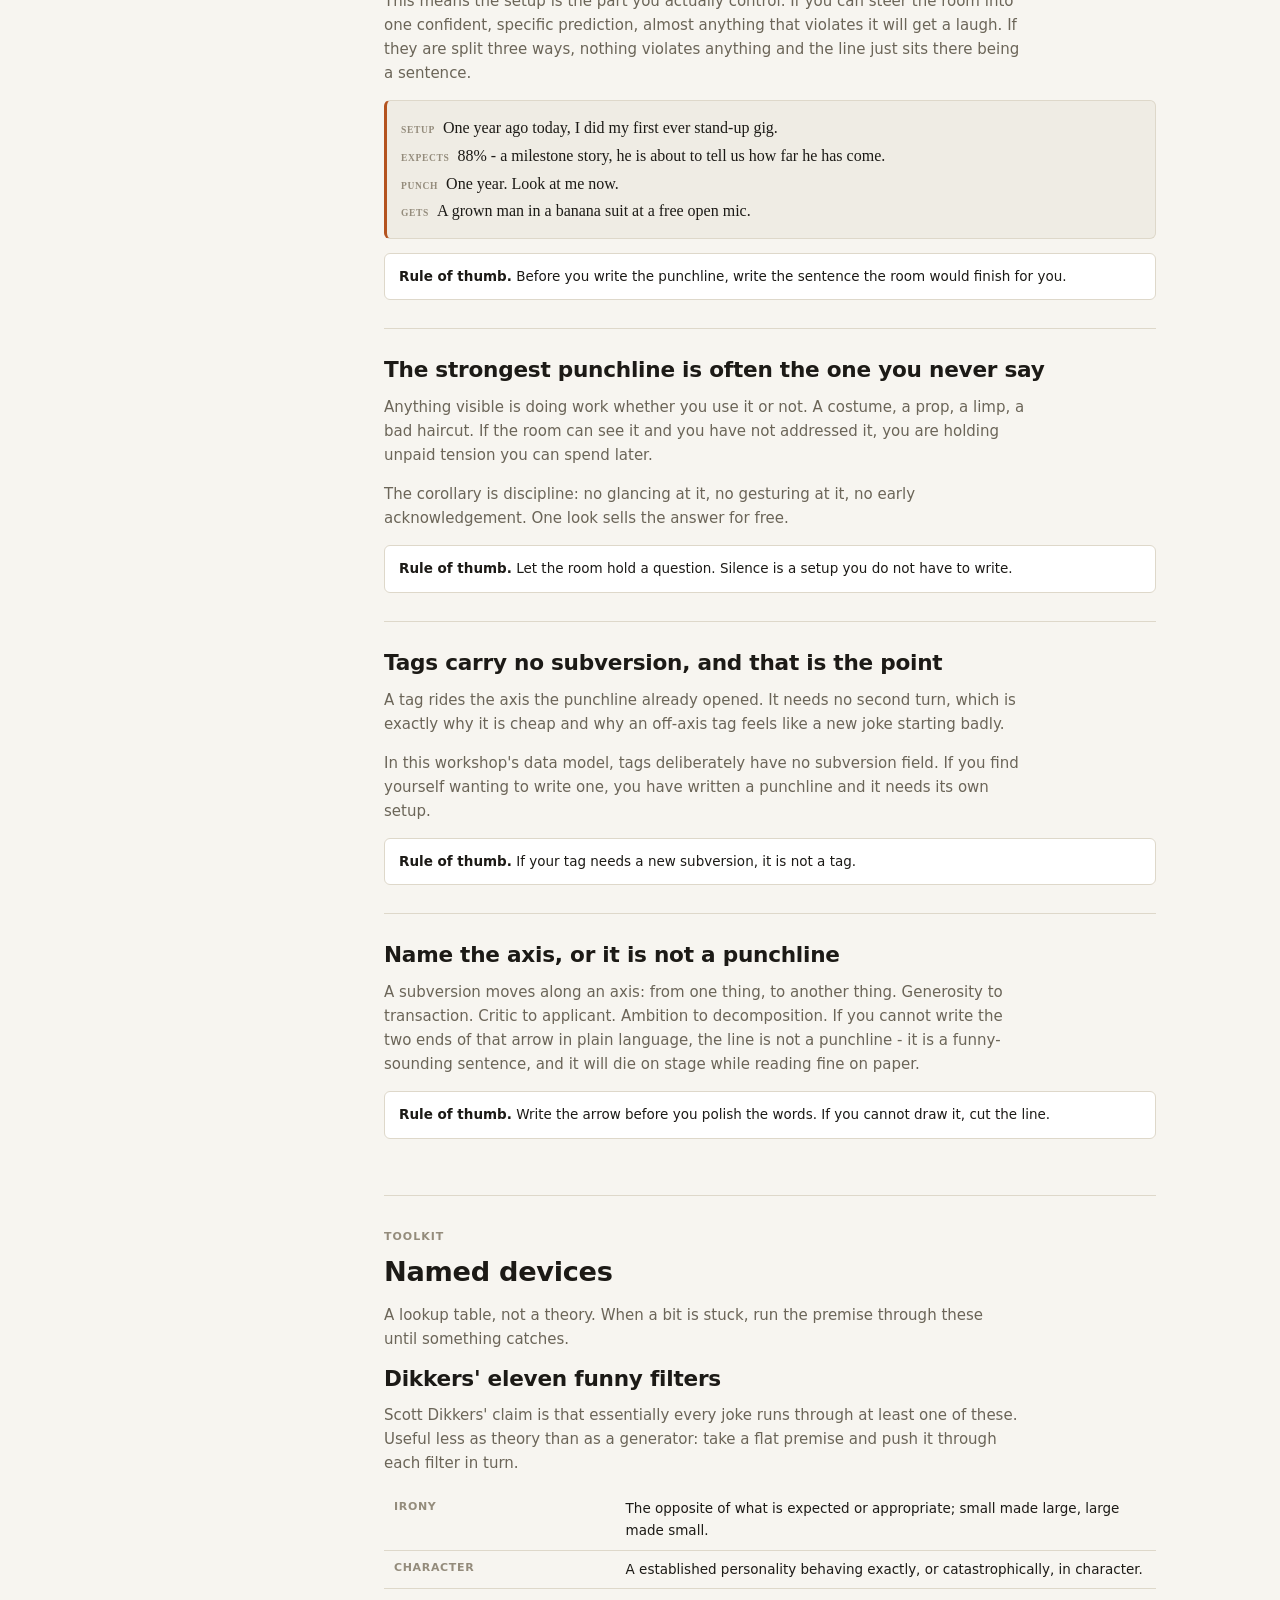
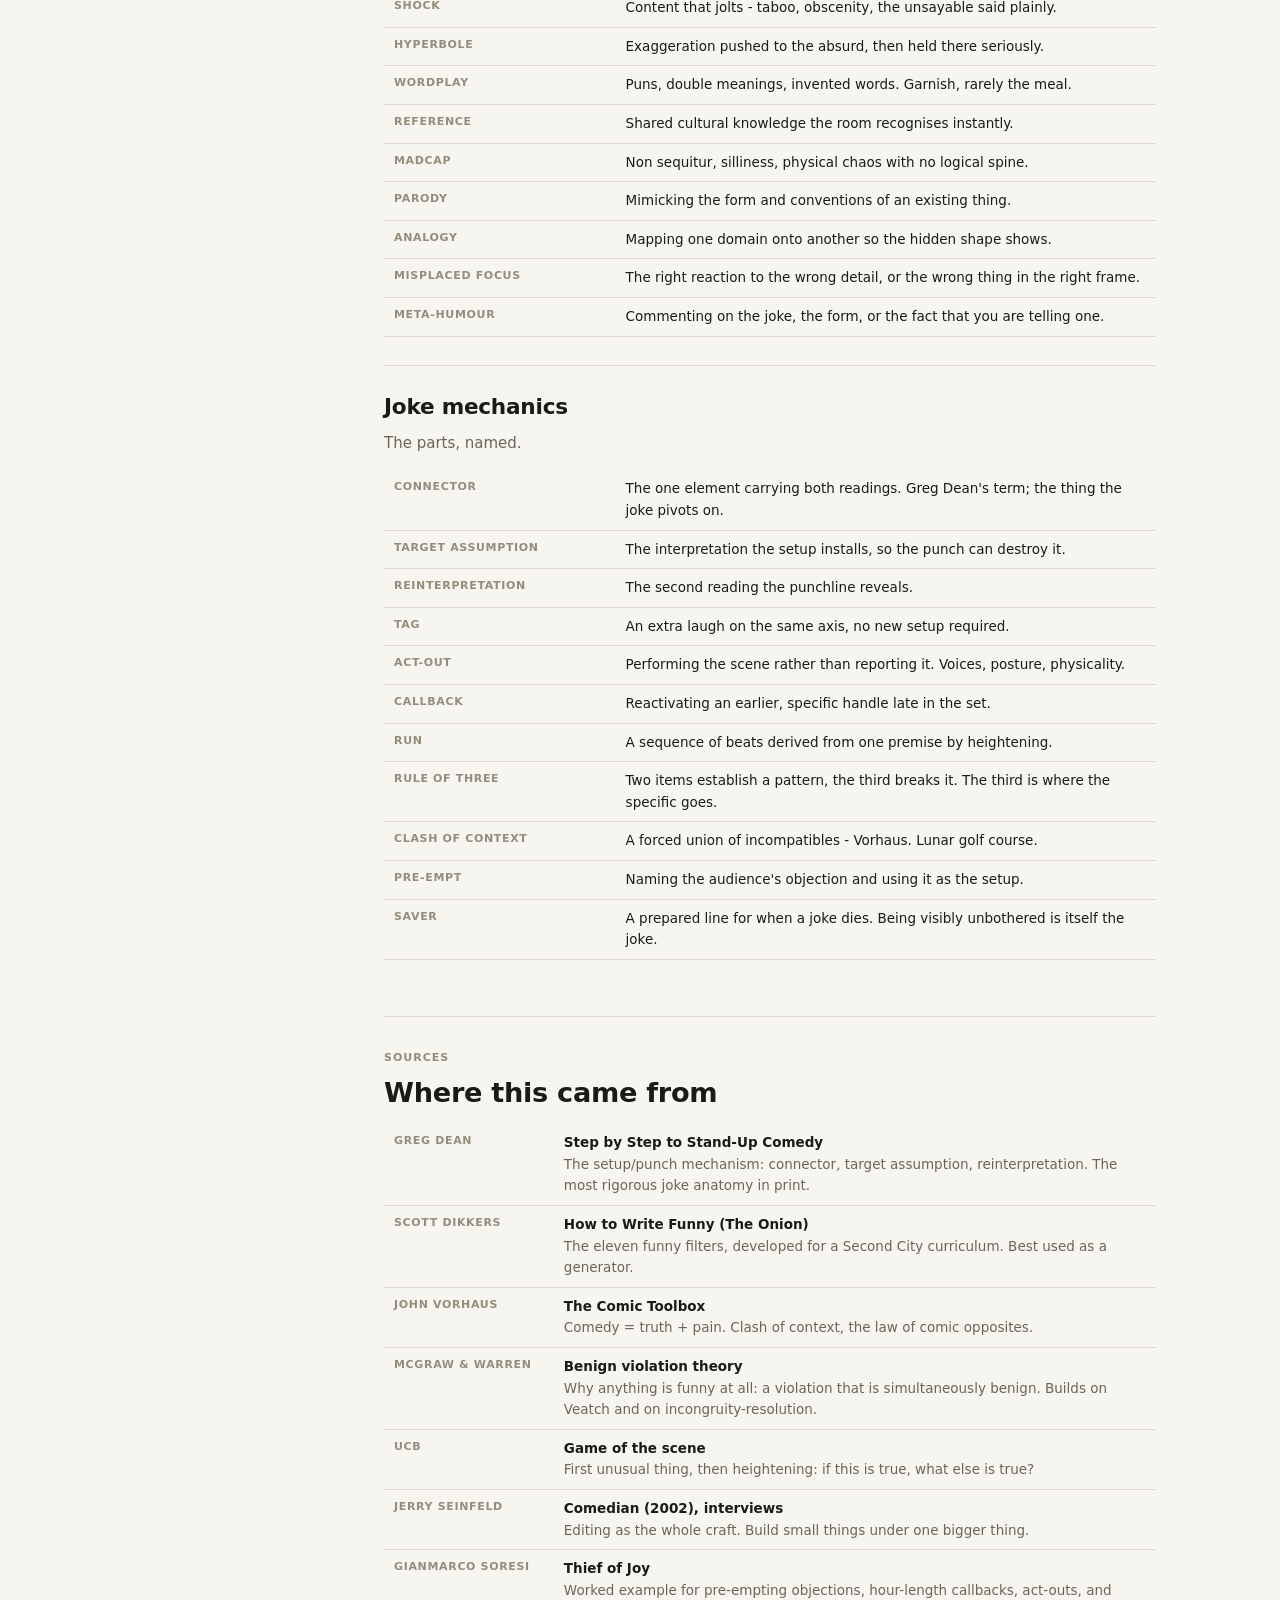
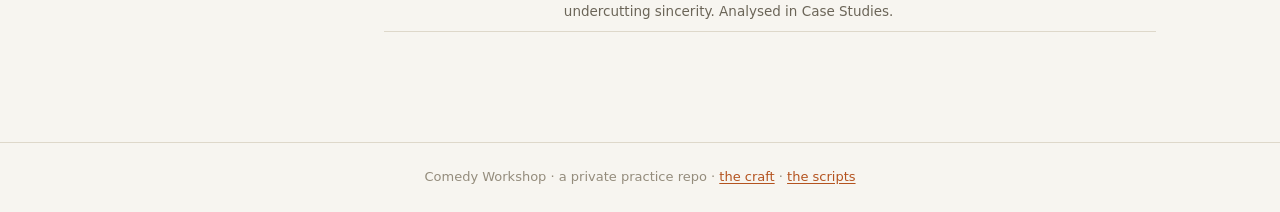
==== commit 1dbe3fd8: "Craft principles, Soresi case study, and a de-AI pass on the set Craft page rebuilt around a distill" ====
--- a/craft/index.html
+++ b/craft/index.html
@@ -16,14 +16,50 @@
 
 <main class="wrap">
   <div class="eyebrow">Writing Craft</div>
-  <h1>The principles this workshop scores against</h1>
-  <p class="lede">Working rules, not laws. Each one exists because it changes what you do to a line
-  when it is not getting a laugh.</p>
-  <hr class="rule">
+  <h1>Principles</h1>
+  <p class="lede">Distilled from the joke-anatomy literature, humour theory, and comedians who have
+  written down how they work - then reduced to the question you actually run against a draft.</p>
+
+  <div class="row" style="margin:22px 0 8px">
+    <button class="btn btn--on" id="mView" aria-pressed="true">Full</button>
+    <button class="btn" id="mCheck" aria-pressed="false">QA checklist</button>
+    <span class="spacer"></span>
+    <a class="btn btn--ghost" href="#toolkit">Toolkit</a>
+    <a class="btn btn--ghost" href="#sources">Sources</a>
+  </div>
+  <hr class="rule" style="margin-top:14px">
 
   <div class="craft">
     <nav class="toc" id="toc" aria-label="Principles"></nav>
-    <div id="principles"></div>
+    <div>
+      <div id="principles"></div>
+      <div id="checklist" hidden></div>
+
+      <section id="notes" style="margin-top:56px">
+        <hr class="rule">
+        <div class="eyebrow">Craft notes</div>
+        <h2 style="font-size:1.7rem">Longer working notes</h2>
+        <p class="muted" style="max-width:66ch">Essays on our own method. The principles above are the
+        canon; these are the arguments behind the parts of it that are ours rather than inherited.</p>
+        <div id="notesBody"></div>
+      </section>
+
+      <section id="toolkit" style="margin-top:56px">
+        <hr class="rule">
+        <div class="eyebrow">Toolkit</div>
+        <h2 style="font-size:1.7rem">Named devices</h2>
+        <p class="muted" style="max-width:66ch">A lookup table, not a theory. When a bit is stuck, run the
+        premise through these until something catches.</p>
+        <div id="toolkitBody"></div>
+      </section>
+
+      <section id="sources" style="margin-top:56px">
+        <hr class="rule">
+        <div class="eyebrow">Sources</div>
+        <h2 style="font-size:1.7rem">Where this came from</h2>
+        <div id="sourcesBody"></div>
+      </section>
+    </div>
   </div>
 </main>
 
@@ -32,14 +68,32 @@
 <script>
 (function () {
   var esc = CW.esc;
-  var toc = '', body = '';
-
-  CW.CRAFT.forEach(function (p, i) {
-    var n = String(i + 1).padStart(2, '0');
-    toc += '<a href="#' + p.id + '" data-t="' + p.id + '">' + n + '. ' + esc(p.title) + '</a>';
-
+  var P = CW.CRAFT.principles;
+
+  /* ---- table of contents, grouped ---- */
+  var toc = '', lastGroup = null;
+  P.forEach(function (p, i) {
+    if (p.group !== lastGroup) {
+      toc += '<div class="eyebrow" style="margin:14px 0 4px">' + esc(p.group) + '</div>';
+      lastGroup = p.group;
+    }
+    toc += '<a href="#' + p.id + '" data-t="' + p.id + '">' +
+           String(i + 1).padStart(2, '0') + '. ' + esc(p.title) + '</a>';
+  });
+  toc += '<div class="eyebrow" style="margin:18px 0 4px">More</div>' +
+         '<a href="#notes">Craft notes</a><a href="#toolkit">Toolkit</a><a href="#sources">Sources</a>';
+  document.getElementById('toc').innerHTML = toc;
+
+  /* ---- full principles ---- */
+  var body = '', grp = null;
+  P.forEach(function (p, i) {
+    if (p.group !== grp) {
+      body += '<div class="eyebrow" style="margin:40px 0 -10px;color:var(--accent)">' + esc(p.group) + '</div>';
+      grp = p.group;
+    }
     body += '<article class="principle" id="' + p.id + '">' +
-      '<h2><span class="principle__n">' + n + '</span><span>' + esc(p.title) + '</span></h2>' +
+      '<h2><span class="principle__n">' + String(i + 1).padStart(2, '0') + '</span>' +
+      '<span>' + esc(p.title) + '</span></h2>' +
       p.body.map(function (t) { return '<p class="muted">' + esc(t) + '</p>'; }).join('');
 
     if (p.example) {
@@ -52,18 +106,88 @@
         return '<tr><th style="width:26%;white-space:nowrap">' + esc(r[0]) + '</th><td>' + esc(r[1]) + '</td></tr>';
       }).join('') + '</tbody></table>';
     }
-    if (p.rule) {
-      body += '<div class="callout"><b>Rule of thumb.</b> ' + esc(p.rule) + '</div>';
+    body += '<div class="callout"><b>QA.</b> ' + esc(p.qa) + '</div>';
+    if (p.lineage) {
+      body += '<p class="faint small" style="margin:-6px 0 0">Lineage: ' + esc(p.lineage) + '</p>';
     }
     body += '</article>';
   });
-
-  document.getElementById('toc').innerHTML = toc;
   document.getElementById('principles').innerHTML = body;
 
-  // active section in the table of contents
+  /* ---- checklist mode: just the questions ---- */
+  var chk = '<p class="muted" style="max-width:62ch">Run a draft against these in order. ' +
+            'Tick nothing - the point is to notice which question you cannot answer.</p>';
+  grp = null;
+  P.forEach(function (p, i) {
+    if (p.group !== grp) {
+      chk += '<div class="eyebrow" style="margin:26px 0 8px;color:var(--accent)">' + esc(p.group) + '</div>';
+      grp = p.group;
+    }
+    chk += '<div class="panel" style="margin-bottom:8px;padding:12px 14px">' +
+      '<div class="row" style="gap:12px;align-items:flex-start">' +
+        '<span class="principle__n" style="padding-top:2px">' + String(i + 1).padStart(2, '0') + '</span>' +
+        '<div style="flex:1;min-width:0">' +
+          '<div style="font-weight:620;margin-bottom:2px">' + esc(p.qa) + '</div>' +
+          '<a class="faint small" href="#' + p.id + '" data-jump="' + p.id + '">' + esc(p.title) + '</a>' +
+        '</div>' +
+      '</div></div>';
+  });
+  document.getElementById('checklist').innerHTML = chk;
+
+  /* ---- notes ---- */
+  document.getElementById('notesBody').innerHTML = CW.CRAFT.notes.map(function (n) {
+    var h = '<article class="principle" id="' + n.id + '"><h2><span>' + esc(n.title) + '</span></h2>' +
+      n.body.map(function (t) { return '<p class="muted">' + esc(t) + '</p>'; }).join('');
+    if (n.example) {
+      h += '<div class="example">' + n.example.lines.map(function (l) {
+        return '<div class="ex-line"><span class="ex-tag">' + esc(l.tag) + '</span>' + esc(l.text) + '</div>';
+      }).join('') + '</div>';
+    }
+    if (n.rule) h += '<div class="callout"><b>Rule of thumb.</b> ' + esc(n.rule) + '</div>';
+    return h + '</article>';
+  }).join('');
+
+  /* ---- toolkit ---- */
+  document.getElementById('toolkitBody').innerHTML = CW.CRAFT.toolkit.map(function (t) {
+    return '<article class="principle"><h2><span>' + esc(t.group) + '</span></h2>' +
+      '<p class="muted">' + esc(t.blurb) + '</p>' +
+      '<table class="tbl"><tbody>' + t.items.map(function (r) {
+        return '<tr><th style="width:30%">' + esc(r[0]) + '</th><td>' + esc(r[1]) + '</td></tr>';
+      }).join('') + '</tbody></table></article>';
+  }).join('');
+
+  /* ---- sources ---- */
+  document.getElementById('sourcesBody').innerHTML =
+    '<table class="tbl"><tbody>' + CW.CRAFT.sources.map(function (s) {
+      return '<tr><th style="width:22%">' + esc(s[0]) + '</th>' +
+             '<td><b>' + esc(s[1]) + '</b><br><span class="muted">' + esc(s[2]) + '</span></td></tr>';
+    }).join('') + '</tbody></table>';
+
+  /* ---- mode toggle ---- */
+  var mView = document.getElementById('mView'), mCheck = document.getElementById('mCheck');
+  function mode(check) {
+    document.getElementById('principles').hidden = check;
+    document.getElementById('checklist').hidden = !check;
+    ['notes', 'toolkit', 'sources'].forEach(function (id) {
+      document.getElementById(id).hidden = check;
+    });
+    mView.setAttribute('aria-pressed', String(!check));
+    mCheck.setAttribute('aria-pressed', String(check));
+    mView.classList.toggle('btn--on', !check);
+    mCheck.classList.toggle('btn--on', check);
+  }
+  mView.onclick = function () { mode(false); };
+  mCheck.onclick = function () { mode(true); };
+  document.getElementById('checklist').addEventListener('click', function (e) {
+    var a = e.target.closest('[data-jump]');
+    if (a) mode(false);   // jumping to a principle needs the full view visible
+  });
+
+  /* ---- active section in the toc ---- */
   var links = {};
-  Array.prototype.forEach.call(document.querySelectorAll('#toc a'), function (a) { links[a.dataset.t] = a; });
+  Array.prototype.forEach.call(document.querySelectorAll('#toc a'), function (a) {
+    if (a.dataset.t) links[a.dataset.t] = a;
+  });
   if ('IntersectionObserver' in window) {
     var io = new IntersectionObserver(function (entries) {
       entries.forEach(function (e) {
@@ -73,7 +197,9 @@
         }
       });
     }, { rootMargin: '-80px 0px -70% 0px' });
-    Array.prototype.forEach.call(document.querySelectorAll('.principle'), function (n) { io.observe(n); });
+    Array.prototype.forEach.call(document.querySelectorAll('#principles .principle'), function (n) {
+      io.observe(n);
+    });
   }
 })();
 </script>
--- a/assets/css/main.css
+++ b/assets/css/main.css
@@ -137,8 +137,24 @@
 }
 .theme-toggle button[aria-pressed="true"] { background: var(--bg-hover); color: var(--text); }
 
+/* Narrow screens: the wordmark gives up its text, the nav scrolls sideways,
+   and the theme toggle keeps its place at the right edge. */
+@media (max-width: 700px) {
+  .site-header__inner { padding: 0 12px; gap: 6px; }
+  .brand { margin-right: 4px; flex: none; }
+  .brand > span:last-child { display: none; }
+  .nav {
+    flex: 1 1 auto; min-width: 0;
+    overflow-x: auto; scrollbar-width: none; -webkit-overflow-scrolling: touch;
+  }
+  .nav::-webkit-scrollbar { display: none; }
+  .nav a { white-space: nowrap; padding: 6px 8px; font-size: 13px; }
+  .theme-toggle { flex: none; }
+}
+
 .wrap { max-width: 1080px; margin: 0 auto; padding: 40px 24px 96px; }
 .wrap--wide { max-width: 1400px; }
+@media (max-width: 700px) { .wrap { padding: 28px 16px 72px; } }
 
 .site-footer {
   border-top: 1px solid var(--border); color: var(--text-faint);
@@ -263,6 +279,14 @@
   display: flex; gap: 6px; align-items: center; flex-wrap: wrap;
   margin-top: 3px; font-size: 11px; color: var(--text-faint);
 }
+@media (max-width: 700px) {
+  .beat { padding: 3px 14px; grid-template-columns: 34px 1fr; gap: 0 8px; }
+  .beat__text { font-size: 16.5px; }
+  .beat--optional::after { display: none; }
+  .seg__head, .seg__intent { padding-left: 14px; padding-right: 14px; }
+  .toolbar { position: static; }
+}
+
 .beat--optional .beat__text { opacity: .55; }
 .beat--optional::after {
   content: "cuttable"; position: absolute; right: 12px; top: 8px;
